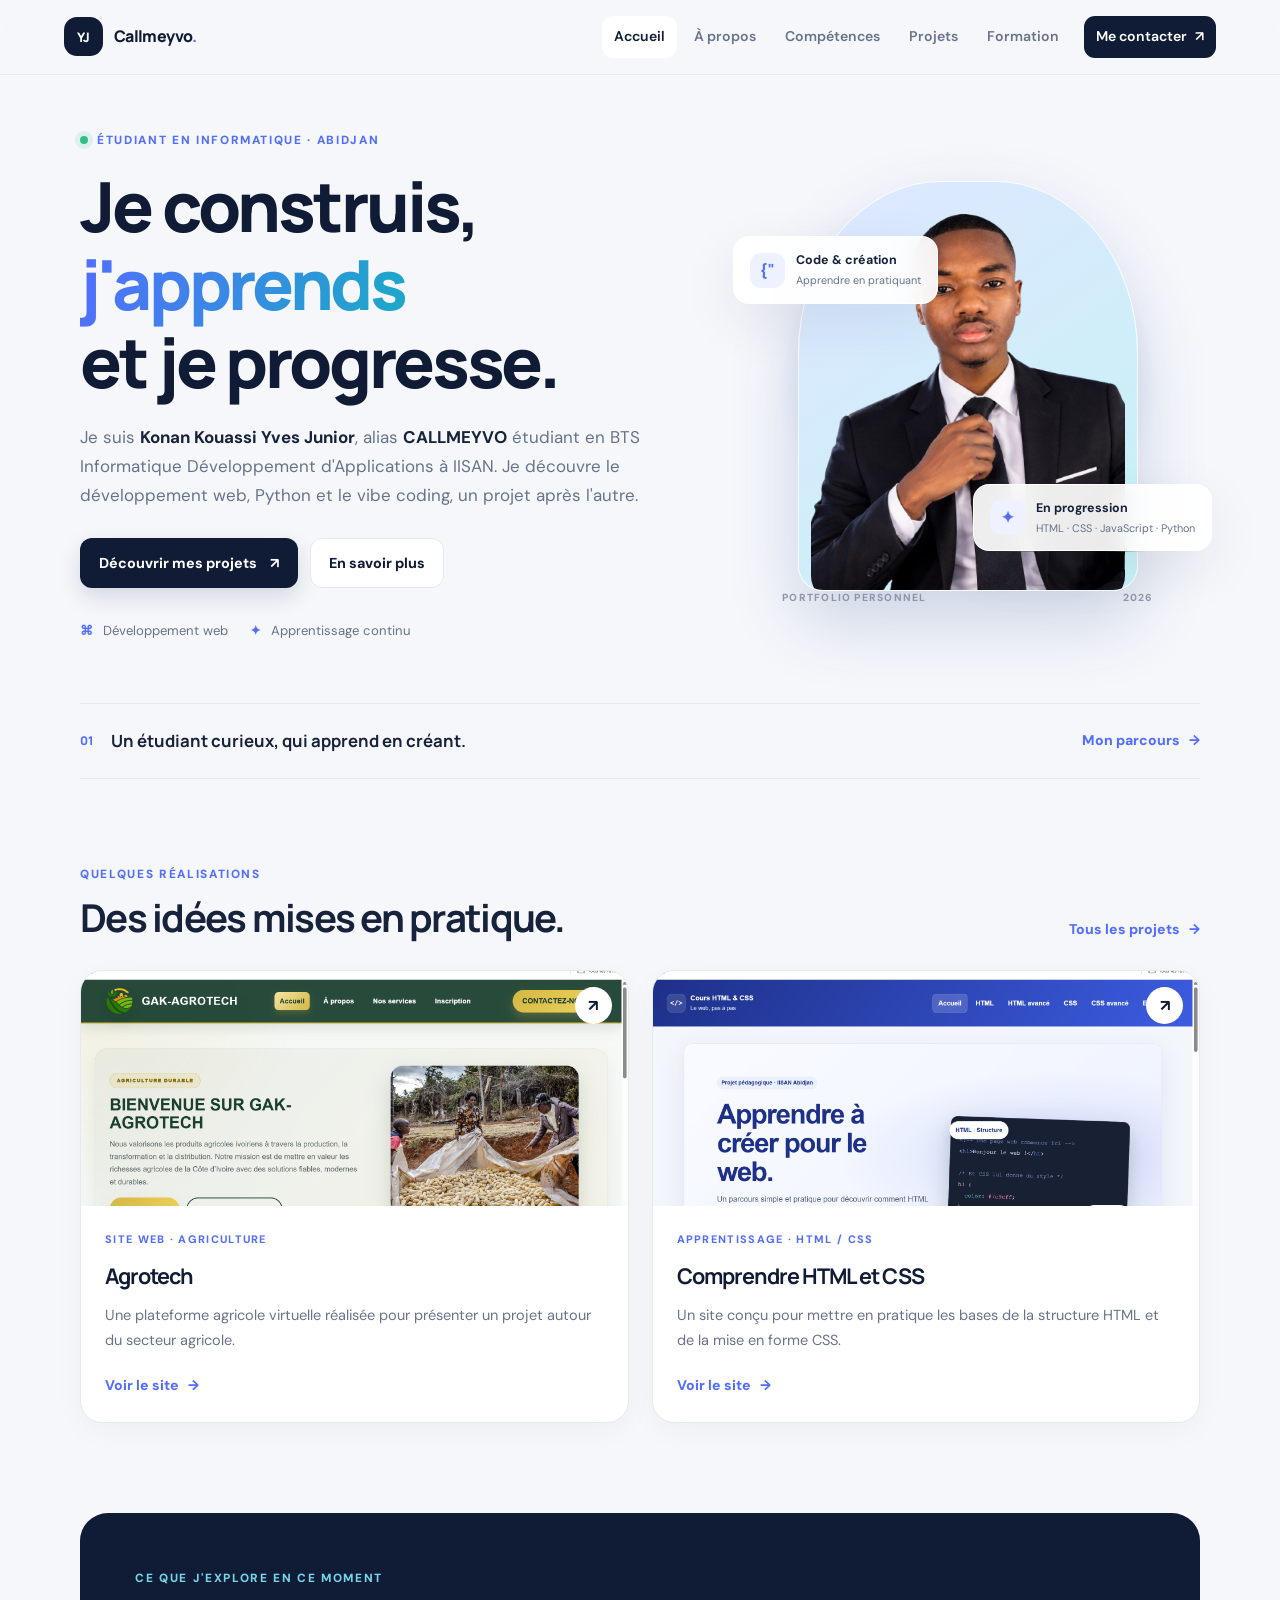
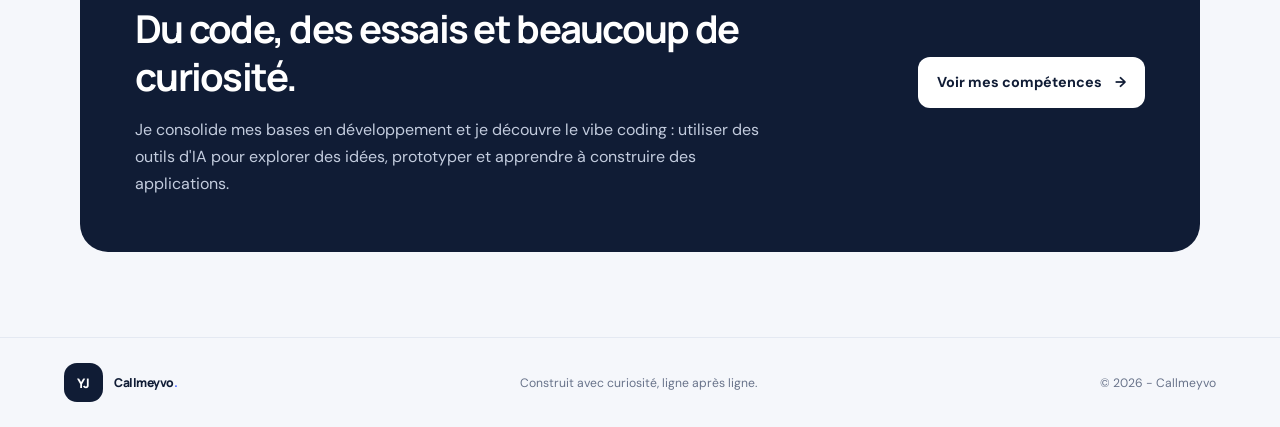
==== index.html @ 839eeafd "first commit" ====
<!DOCTYPE html>
<html lang="fr">
<head>
  <meta charset="UTF-8">
  <meta name="viewport" content="width=device-width, initial-scale=1.0">
  <meta name="description" content="Portfolio de Konan Kouassi Yves Junior, étudiant en BTS IDA à IISAN Abidjan et apprenant en développement web.">
  <meta name="theme-color" content="#101c35">
  <title>Callmeyvo | Portfolio</title>
  <link rel="preconnect" href="https://fonts.googleapis.com">
  <link rel="preconnect" href="https://fonts.gstatic.com" crossorigin>
  <link href="https://fonts.googleapis.com/css2?family=DM+Sans:wght@400;500;600;700&family=Manrope:wght@400;500;600;700;800&display=swap" rel="stylesheet">
  <link rel="stylesheet" href="style.css">
</head>
<body>
  <header class="site-header">
    <a class="brand" href="index.html"><span class="brand-mark">YJ</span><span>Callmeyvo<span class="brand-dot">.</span></span></a>
    <button class="nav-toggle" id="navToggle" aria-label="Ouvrir le menu" aria-expanded="false" aria-controls="navLinks"><span id="navToggleIcon">☰</span></button>
    <nav class="nav-links" id="navLinks" aria-label="Navigation principale">
      <a class="active" href="index.html">Accueil</a>
      <a href="apropos.html">À propos</a>
      <a href="competences.html">Compétences</a>
      <a href="projets.html">Projets</a>
      <a href="formation.html">Formation</a>
      <a class="nav-contact" href="contact.html">Me contacter <span>↗</span></a>
    </nav>
  </header>

  <main>
    <section class="hero section-wrap">
      <div class="hero-copy">
        <p class="eyebrow"><span class="status-dot"></span> Étudiant en informatique · Abidjan</p>
        <h1>Je construis, <span class="gradient-text">j'apprends</span><br>et je progresse.</h1>
        <p class="hero-description">Je suis <strong>Konan Kouassi Yves Junior</strong>,  alias <strong>CALLMEYVO</strong> étudiant en BTS Informatique Développement d'Applications à IISAN. Je découvre le développement web, Python et le vibe coding, un projet après l'autre.</p>
        <div class="hero-actions">
          <a class="button button-primary" href="projets.html">Découvrir mes projets <span>↗</span></a>
          <a class="button button-secondary" href="apropos.html">En savoir plus</a>
        </div>
        <div class="hero-meta">
          <span><span class="meta-icon">⌘</span> Développement web</span>
          <span><span class="meta-icon">✦</span> Apprentissage continu</span>
        </div>
      </div>
      <div class="hero-visual">
        <div class="visual-glow"></div>
        <div class="profile-frame">
          <img src="assets/images/1.png" alt="Portrait de Konan Kouassi Yves Junior" onerror="this.style.display='none';this.nextElementSibling.style.display='grid'">
          <div class="profile-placeholder"><span>YJ</span><small>Ajoute ta photo dans<br>assets/images/photo-profil.png</small></div>
        </div>
        <div class="floating-card card-top"><span class="floating-icon">{"</span><span><strong>Code & création</strong><small>Apprendre en pratiquant</small></span></div>
        <div class="floating-card card-bottom"><span class="floating-icon">✦</span><span><strong>En progression</strong><small>HTML · CSS · JavaScript · Python</small></span></div>
        <div class="visual-caption">PORTFOLIO PERSONNEL <span>2026</span></div>
      </div>
    </section>

    <section class="section-wrap intro-strip">
      <div><span class="strip-number">01</span><p>Un étudiant curieux, qui apprend en créant.</p></div>
      <a href="apropos.html" class="text-link">Mon parcours <span>→</span></a>
    </section>

    <section class="section-wrap home-projects">
      <div class="section-heading">
        <div><p class="eyebrow">QUELQUES RÉALISATIONS</p><h2>Des idées mises en pratique.</h2></div>
        <a href="projets.html" class="text-link">Tous les projets <span>→</span></a>
      </div>
      <div class="project-grid">
        <article class="project-card">
          <a class="project-image" href="https://callmeyvojr.github.io/agrotech/" target="_blank" rel="noopener noreferrer">
            <img src="assets/images/agrotech.png" alt="Aperçu du projet Agrotech" onerror="this.style.display='none';this.nextElementSibling.style.display='grid'">
            <span class="image-placeholder"><span>APERÇU DU PROJET</span><small>Ajoute assets/images/agrotech.png</small></span>
            <span class="image-arrow">↗</span>
          </a>
          <div class="project-content"><p class="project-type">SITE WEB · AGRICULTURE</p><h3>Agrotech</h3><p>Une plateforme agricole virtuelle réalisée pour présenter un projet autour du secteur agricole.</p><a class="text-link" href="https://callmeyvojr.github.io/agrotech/" target="_blank" rel="noopener noreferrer">Voir le site <span>→</span></a></div>
        </article>
        <article class="project-card">
          <a class="project-image project-image-alt" href="https://callmeyvojr.github.io/html_et_css/" target="_blank" rel="noopener noreferrer">
            <img src="assets/images/html-css.png" alt="Aperçu du projet HTML et CSS" onerror="this.style.display='none';this.nextElementSibling.style.display='grid'">
            <span class="image-placeholder"><span>APERÇU DU PROJET</span><small>Ajoute assets/images/html-css.png</small></span>
            <span class="image-arrow">↗</span>
          </a>
          <div class="project-content"><p class="project-type">APPRENTISSAGE · HTML / CSS</p><h3>Comprendre HTML et CSS</h3><p>Un site conçu pour mettre en pratique les bases de la structure HTML et de la mise en forme CSS.</p><a class="text-link" href="https://callmeyvojr.github.io/html_et_css/" target="_blank" rel="noopener noreferrer">Voir le site <span>→</span></a></div>
        </article>
      </div>
    </section>

    <section class="section-wrap learning-banner">
      <div><p class="eyebrow">CE QUE J'EXPLORE EN CE MOMENT</p><h2>Du code, des essais et beaucoup de curiosité.</h2><p>Je consolide mes bases en développement et je découvre le vibe coding : utiliser des outils d'IA pour explorer des idées, prototyper et apprendre à construire des applications.</p></div>
      <a class="button button-light" href="competences.html">Voir mes compétences <span>→</span></a>
    </section>
  </main>

  <footer class="site-footer">
    <a class="brand" href="index.html"><span class="brand-mark">YJ</span><span>Callmeyvo<span class="brand-dot">.</span></span></a>
    <p>Construit avec curiosité, ligne après ligne.</p>
    <span>© 2026 - Callmeyvo</span>
  </footer>
  <script src="script.js"></script>
</body>
</html>
---- style.css ----
:root {
  --bg: #f5f7fb;
  --surface: #ffffff;
  --ink: #17223b;
  --muted: #68738a;
  --navy: #101c35;
  --blue: #536dfe;
  --cyan: #74d7e8;
  --line: #e4e9f2;
  --soft-blue: #eef1ff;
  --radius: 22px;
  --shadow: 0 18px 55px rgba(23, 34, 59, .08);
  --body-font: "DM Sans", sans-serif;
  --heading-font: "Manrope", sans-serif;
}
* { box-sizing: border-box; }
html { scroll-behavior: smooth; }
body { margin: 0; background: var(--bg); color: var(--ink); font-family: var(--body-font); line-height: 1.7; }
img { display: block; max-width: 100%; }
a { color: inherit; text-decoration: none; }
button { font: inherit; }
.site-header { position: sticky; top: 0; z-index: 20; display: flex; align-items: center; justify-content: space-between; gap: 28px; padding: 16px max(5vw, calc((100vw - 1180px) / 2)); background: rgba(245,247,251,.9); border-bottom: 1px solid rgba(228,233,242,.8); backdrop-filter: blur(16px); }
.brand { display: inline-flex; align-items: center; gap: 11px; color: var(--navy); font-family: var(--heading-font); font-weight: 800; letter-spacing: -.04em; white-space: nowrap; }
.brand-mark { display: grid; place-items: center; width: 39px; height: 39px; border-radius: 13px; background: var(--navy); color: white; font-size: .82rem; letter-spacing: -.04em; }
.brand-dot { color: var(--blue); }
.nav-links { display: flex; align-items: center; gap: 5px; }
.nav-links a { padding: 9px 12px; border-radius: 11px; color: var(--muted); font-size: .88rem; font-weight: 600; transition: .2s ease; }
.nav-links a:hover, .nav-links a.active { color: var(--navy); background: var(--surface); }
.nav-links .nav-contact { background: var(--navy); color: white; margin-left: 8px; }
.nav-links .nav-contact:hover, .nav-links .nav-contact.active { background: var(--blue); color: white; }
.nav-contact span { margin-left: 5px; }
.nav-toggle { display: none; border: 1px solid var(--line); border-radius: 12px; background: var(--surface); color: var(--ink); padding: 8px 12px; cursor: pointer; font-size: 1.15rem; }
.section-wrap, .page-main { width: min(1120px, 90%); margin-inline: auto; }
.hero { display: grid; grid-template-columns: 1.12fr .88fr; align-items: center; gap: 65px; min-height: 625px; padding-top: 55px; padding-bottom: 60px; }
.eyebrow { display: flex; align-items: center; gap: 9px; margin: 0 0 17px; color: var(--blue); font-size: .74rem; font-weight: 800; letter-spacing: .14em; text-transform: uppercase; }
.status-dot { width: 8px; height: 8px; border-radius: 50%; background: #31bf87; box-shadow: 0 0 0 5px rgba(49,191,135,.12); }
h1, h2, h3, p { margin-top: 0; }
h1, h2, h3 { font-family: var(--heading-font); letter-spacing: -.045em; }
h1 { margin-bottom: 22px; color: var(--navy); font-size: clamp(2.7rem, 5.4vw, 4.65rem); line-height: 1.13; font-weight: 800; }
.gradient-text { background: linear-gradient(105deg, var(--blue), #1ba9c8); -webkit-background-clip: text; background-clip: text; color: transparent; }
.hero-description, .page-hero > p:last-child { max-width: 620px; color: var(--muted); font-size: 1.06rem; }
.hero-description strong { color: var(--ink); }
.hero-actions { display: flex; flex-wrap: wrap; gap: 12px; margin-top: 28px; }
.button { display: inline-flex; justify-content: center; align-items: center; gap: 13px; padding: 12px 18px; border: 1px solid transparent; border-radius: 12px; font-size: .9rem; font-weight: 700; transition: transform .2s ease, box-shadow .2s ease, background .2s ease; }
.button:hover { transform: translateY(-2px); }
.button-primary { background: var(--navy); color: white; box-shadow: 0 9px 22px rgba(16,28,53,.14); }
.button-primary:hover { background: var(--blue); }
.button-secondary { background: var(--surface); color: var(--navy); border-color: var(--line); }
.button-secondary:hover { border-color: var(--blue); }
.button-light { background: white; color: var(--navy); }
.hero-meta { display: flex; flex-wrap: wrap; gap: 22px; margin-top: 32px; color: var(--muted); font-size: .82rem; }
.meta-icon { margin-right: 6px; color: var(--blue); font-weight: 800; }
.hero-visual { position: relative; display: grid; place-items: center; min-height: 440px; }
.visual-glow { position: absolute; width: 82%; aspect-ratio: 1; border-radius: 50%; background: radial-gradient(circle, rgba(116,215,232,.55), rgba(83,109,254,.1) 58%, transparent 70%); filter: blur(2px); }
.profile-frame { position: relative; display: grid; place-items: center; width: min(340px, 76%); aspect-ratio: .83; padding: 12px; border: 1px solid rgba(255,255,255,.85); border-radius: 42% 42% 25px 25px; background: linear-gradient(145deg, #dfe7ff, #c5f2f6); box-shadow: 0 30px 70px rgba(38,68,133,.2); overflow: hidden; }
.profile-frame img, .about-photo img { width: 100%; height: 100%; object-fit: cover; border-radius: inherit; }
.profile-placeholder { display: none; position: absolute; inset: 12px; place-items: center; align-content: center; gap: 8px; border-radius: inherit; background: linear-gradient(145deg, #dfe7ff, #c5f2f6); color: var(--navy); text-align: center; }
.profile-placeholder span { font: 800 4rem var(--heading-font); letter-spacing: -.1em; }
.profile-placeholder small { font-size: .75rem; color: #566783; }
.floating-card { position: absolute; display: flex; align-items: center; gap: 11px; padding: 13px 16px; border: 1px solid rgba(255,255,255,.9); border-radius: 16px; background: rgba(255,255,255,.92); box-shadow: var(--shadow); backdrop-filter: blur(12px); }
.floating-card strong, .floating-card small { display: block; }
.floating-card strong { font-size: .78rem; }
.floating-card small { color: var(--muted); font-size: .68rem; }
.floating-icon { display: grid; place-items: center; width: 35px; height: 35px; border-radius: 11px; background: var(--soft-blue); color: var(--blue); font-weight: 800; }
.card-top { top: 70px; left: -3px; }
.card-bottom { right: -12px; bottom: 55px; }
.visual-caption { position: absolute; bottom: 0; left: 10%; right: 10%; display: flex; justify-content: space-between; color: #8c97aa; font-size: .64rem; font-weight: 800; letter-spacing: .12em; }
.intro-strip { display: flex; justify-content: space-between; align-items: center; gap: 20px; padding: 23px 0; border-top: 1px solid var(--line); border-bottom: 1px solid var(--line); }
.intro-strip > div { display: flex; align-items: center; gap: 18px; }
.intro-strip p { margin: 0; font-family: var(--heading-font); font-size: 1.05rem; font-weight: 700; }
.strip-number { color: var(--blue); font: 800 .75rem var(--heading-font); }
.text-link { display: inline-flex; align-items: center; gap: 9px; color: var(--blue); font-size: .88rem; font-weight: 800; }
.text-link span { transition: transform .2s ease; }
.text-link:hover span { transform: translateX(4px); }
.home-projects { padding-top: 85px; padding-bottom: 90px; }
.section-heading { display: flex; align-items: end; justify-content: space-between; gap: 20px; margin-bottom: 28px; }
.section-heading .eyebrow { margin-bottom: 10px; }
.section-heading h2, .learning-banner h2 { margin-bottom: 0; font-size: clamp(1.7rem, 3vw, 2.5rem); line-height: 1.25; }
.project-grid { display: grid; grid-template-columns: repeat(2, minmax(0, 1fr)); gap: 23px; }
.project-card { overflow: hidden; border: 1px solid var(--line); border-radius: var(--radius); background: var(--surface); box-shadow: 0 8px 30px rgba(23,34,59,.035); transition: transform .25s ease, box-shadow .25s ease; }
.project-card:hover { transform: translateY(-4px); box-shadow: var(--shadow); }
.project-image { position: relative; display: grid; place-items: center; min-height: 235px; overflow: hidden; background: linear-gradient(135deg, #e3eaff, #d7f5f4); }
.project-image-alt { background: linear-gradient(135deg, #e7e2ff, #d8edff); }
.project-image img { position: absolute; inset: 0; width: 100%; height: 100%; object-fit: cover; }
.image-placeholder { position: absolute; inset: 0; display: none; place-items: center; align-content: center; gap: 5px; color: #415275; text-align: center; }
.image-placeholder > span { font: 800 .72rem var(--heading-font); letter-spacing: .12em; }
.image-placeholder small { font-size: .72rem; }
.image-arrow { position: absolute; right: 16px; top: 16px; display: grid; place-items: center; width: 37px; height: 37px; border-radius: 50%; background: white; color: var(--navy); font-weight: 800; }
.project-index { position: absolute; left: 16px; top: 16px; padding: 6px 9px; border: 1px solid rgba(255,255,255,.6); border-radius: 8px; background: rgba(255,255,255,.78); color: var(--navy); font-size: .65rem; font-weight: 800; letter-spacing: .08em; }
.project-content { padding: 24px; }
.project-type { margin-bottom: 9px; color: var(--blue); font-size: .68rem; font-weight: 800; letter-spacing: .12em; }
.project-content h2, .project-content h3 { margin-bottom: 10px; color: var(--navy); font-size: 1.35rem; }
.project-content p:not(.project-type) { color: var(--muted); font-size: .91rem; }
.project-content > .text-link { margin-top: 5px; }
.learning-banner { display: flex; justify-content: space-between; align-items: center; gap: 40px; margin-bottom: 85px; padding: clamp(27px, 5vw, 55px); border-radius: 28px; background: var(--navy); color: white; }
.learning-banner > div { max-width: 650px; }
.learning-banner .eyebrow { color: var(--cyan); }
.learning-banner h2 { margin-bottom: 15px; color: white; }
.learning-banner p:not(.eyebrow) { margin-bottom: 0; color: #c3ccde; }
.site-footer { display: flex; align-items: center; justify-content: space-between; gap: 20px; padding: 25px max(5vw, calc((100vw - 1180px) / 2)); border-top: 1px solid var(--line); color: var(--muted); font-size: .76rem; }
.site-footer p { margin: 0; }
.site-footer > span { text-align: right; }
.page-main { padding-bottom: 85px; }
.page-hero { padding: 86px 0 48px; }
.page-hero h1 { font-size: clamp(2.5rem, 5vw, 4.3rem); }
.page-hero > p:last-child { max-width: 690px; }
.about-layout { display: grid; grid-template-columns: .75fr 1.25fr; gap: clamp(30px, 6vw, 80px); align-items: center; padding: 35px 0 75px; }
.about-photo { position: relative; min-height: 380px; overflow: hidden; border-radius: 28px; background: linear-gradient(145deg, #dfe7ff, #c5f2f6); }
.about-photo .profile-placeholder { inset: 0; border-radius: 0; }
.about-copy h2 { margin-bottom: 18px; font-size: 2rem; }
.about-copy p:not(.eyebrow) { color: var(--muted); }
.about-copy .button { margin-top: 10px; }
.values-grid { display: grid; grid-template-columns: repeat(3, 1fr); gap: 18px; }
.values-grid article, .skill-card { padding: 25px; border: 1px solid var(--line); border-radius: 19px; background: var(--surface); }
.value-number { display: inline-block; margin-bottom: 22px; color: var(--blue); font: 800 .75rem var(--heading-font); }
.values-grid h3 { margin-bottom: 8px; font-size: 1.15rem; }
.values-grid p, .skill-card p { margin-bottom: 0; color: var(--muted); font-size: .9rem; }
.skills-grid { display: grid; grid-template-columns: repeat(2, minmax(0, 1fr)); gap: 18px; }
.skill-symbol { display: grid; place-items: center; width: 49px; height: 49px; margin-bottom: 22px; border-radius: 15px; background: var(--soft-blue); color: var(--blue); font: 800 1rem var(--heading-font); }
.skill-card h2 { margin-bottom: 10px; font-size: 1.25rem; }
.tag-list { display: flex; flex-wrap: wrap; gap: 8px; margin-top: 18px; }
.tag-list span { padding: 6px 10px; border: 1px solid var(--line); border-radius: 8px; background: #f8f9fd; color: #58647c; font-size: .72rem; font-weight: 700; }
.soft-skills { display: grid; grid-template-columns: .7fr 1.3fr; gap: 25px; align-items: center; margin-top: 55px; padding: 30px; border-radius: 22px; background: #e9edff; }
.soft-skills h2 { margin: 0; font-size: 1.6rem; }
.soft-skills .eyebrow { margin-bottom: 7px; }
.soft-skill-list { display: flex; flex-wrap: wrap; gap: 9px; }
.soft-skill-list span { padding: 9px 12px; border: 1px solid rgba(83,109,254,.15); border-radius: 10px; background: rgba(255,255,255,.7); font-size: .8rem; font-weight: 700; }
.note-text { margin-top: 22px; color: var(--muted); font-size: .82rem; }
.project-grid-large { grid-template-columns: 1fr; gap: 25px; }
.project-grid-large .project-card { display: grid; grid-template-columns: .95fr 1.05fr; }
.project-grid-large .project-image { min-height: 320px; }
.project-grid-large .project-content { display: flex; flex-direction: column; justify-content: center; padding: clamp(24px, 4vw, 42px); }
.project-grid-large .project-content h2 { font-size: 1.7rem; }
.project-links { display: flex; flex-wrap: wrap; gap: 10px; margin-top: 17px; }
.project-links .button { padding: 10px 13px; font-size: .8rem; }
.project-card-upcoming { border-style: dashed; }
.upcoming-image { background: #f0f2f8; }
.upcoming-mark { display: grid; place-items: center; width: 75px; height: 75px; border: 1px dashed #a7b2c7; border-radius: 22px; color: #8390a8; font-size: 2.3rem; }
.timeline { max-width: 850px; margin: 5px auto 70px; }
.timeline-item { position: relative; display: grid; grid-template-columns: 190px 1fr; gap: 28px; padding: 0 0 38px 28px; border-left: 1px solid #d5dced; }
.timeline-item:last-child { border-left-color: transparent; padding-bottom: 0; }
.timeline-dot { position: absolute; top: 3px; left: -6px; width: 11px; height: 11px; border: 2px solid var(--bg); border-radius: 50%; background: var(--blue); box-shadow: 0 0 0 2px #cbd3ff; }
.timeline-date { color: var(--blue); font-size: .72rem; font-weight: 800; letter-spacing: .08em; }
.timeline-body h2 { margin-bottom: 8px; font-size: 1.25rem; }
.timeline-body p { color: var(--muted); font-size: .91rem; }
.timeline-body .muted { margin-bottom: 10px; color: #8a94a7; font-size: .8rem; }
.certification-panel { padding: 30px; border: 1px solid var(--line); border-radius: 22px; background: var(--surface); }
.certification-panel h2 { margin-bottom: 8px; }
.certification-panel > p:not(.eyebrow) { color: var(--muted); }
.empty-certificate { display: flex; align-items: center; gap: 15px; margin-top: 22px; padding: 18px; border: 1px dashed #c9d1e0; border-radius: 14px; }
.empty-certificate > span { display: grid; place-items: center; width: 42px; height: 42px; border-radius: 12px; background: var(--soft-blue); color: var(--blue); font-size: 1.4rem; }
.empty-certificate strong { font-size: .9rem; }
.empty-certificate p { margin: 3px 0 0; color: var(--muted); font-size: .8rem; }
.contact-grid { display: grid; grid-template-columns: repeat(2, minmax(0, 1fr)); gap: 16px; }
.contact-card { position: relative; display: flex; flex-direction: column; align-items: flex-start; min-height: 185px; padding: 24px; border: 1px solid var(--line); border-radius: 20px; background: var(--surface); transition: transform .2s ease, box-shadow .2s ease; }
.contact-card:hover { transform: translateY(-3px); box-shadow: var(--shadow); }
.contact-icon { display: grid; place-items: center; width: 43px; height: 43px; margin-bottom: 19px; border-radius: 13px; background: var(--soft-blue); color: var(--blue); font: 800 1.15rem var(--heading-font); }
.contact-label { margin-bottom: 5px; color: var(--muted); font-size: .67rem; font-weight: 800; letter-spacing: .12em; }
.contact-card strong { padding-right: 20px; font-size: .93rem; overflow-wrap: anywhere; }
.contact-arrow { position: absolute; right: 22px; top: 22px; color: var(--blue); font-weight: 800; }
.contact-note { display: flex; align-items: center; gap: 15px; margin-top: 24px; padding: 20px; border-radius: 16px; background: #e9edff; }
.contact-note > span { color: var(--blue); font-size: 1.5rem; }
.contact-note p { margin: 0; color: #45516b; font-size: .9rem; }
@media (max-width: 1000px) {
  .site-header { padding-inline: 5%; }
  .nav-links { gap: 0; }
  .nav-links a { padding: 8px; font-size: .8rem; }
  .hero { gap: 35px; }
  .card-top { left: -12px; }
  .card-bottom { right: -5px; }
}
@media (max-width: 760px) {
  .site-header { padding: 13px 5%; }
  .nav-toggle { display: block; }
  .nav-links { position: absolute; top: calc(100% + 1px); left: 0; right: 0; display: flex; flex-direction: column; align-items: stretch; gap: 4px; max-height: 0; padding: 0 5%; overflow: hidden; opacity: 0; background: rgba(245,247,251,.98); border-bottom: 1px solid transparent; transition: max-height .3s ease, opacity .2s ease, padding .3s ease; }
  .nav-links.is-open { max-height: 440px; padding-top: 12px; padding-bottom: 15px; border-bottom-color: var(--line); opacity: 1; }
  .nav-links a { padding: 12px 14px; font-size: .9rem; }
  .nav-links .nav-contact { margin-left: 0; text-align: center; }
  .hero { grid-template-columns: 1fr; gap: 22px; padding-top: 55px; }
  .hero-copy { order: 1; }
  .hero-visual { order: 0; min-height: 330px; }
  .profile-frame { width: 235px; }
  .card-top { top: 30px; left: 0; }
  .card-bottom { right: 0; bottom: 25px; }
  .visual-caption { bottom: -2px; }
  .intro-strip { align-items: flex-start; flex-direction: column; }
  .home-projects { padding-top: 60px; padding-bottom: 60px; }
  .section-heading { align-items: flex-start; flex-direction: column; }
  .learning-banner { align-items: flex-start; flex-direction: column; margin-bottom: 55px; }
  .site-footer { align-items: flex-start; flex-direction: column; padding: 25px 5%; }
  .site-footer > span { text-align: left; }
  .page-hero { padding-top: 60px; }
  .about-layout { grid-template-columns: 1fr; }
  .about-photo { min-height: 330px; max-width: 400px; width: 100%; }
  .project-grid-large .project-card { grid-template-columns: 1fr; }
  .project-grid-large .project-image { min-height: 240px; }
  .timeline-item { grid-template-columns: 1fr; gap: 8px; }
  .soft-skills { grid-template-columns: 1fr; }
}
@media (max-width: 520px) {
  .section-wrap, .page-main { width: 90%; }
  h1 { font-size: 2.55rem; }
  .hero { min-height: auto; padding-bottom: 45px; }
  .hero-meta { gap: 10px; flex-direction: column; }
  .hero-actions { align-items: stretch; flex-direction: column; }
  .hero-actions .button { width: 100%; }
  .hero-visual { min-height: 300px; }
  .profile-frame { width: 215px; }
  .floating-card { padding: 10px; }
  .floating-card strong { font-size: .7rem; }
  .floating-card small { font-size: .61rem; }
  .card-top { left: -3px; }
  .card-bottom { right: -3px; }
  .project-grid, .skills-grid, .values-grid, .contact-grid { grid-template-columns: 1fr; }
  .project-image { min-height: 210px; }
  .project-links { flex-direction: column; }
  .project-links .button { width: 100%; }
  .page-hero h1 { font-size: 2.55rem; }
  .about-photo { min-height: 280px; }
  .certification-panel { padding: 22px; }
}
@media (prefers-reduced-motion: reduce) {
  html { scroll-behavior: auto; }
  *, *::before, *::after { transition-duration: .01ms !important; animation-duration: .01ms !important; }
}
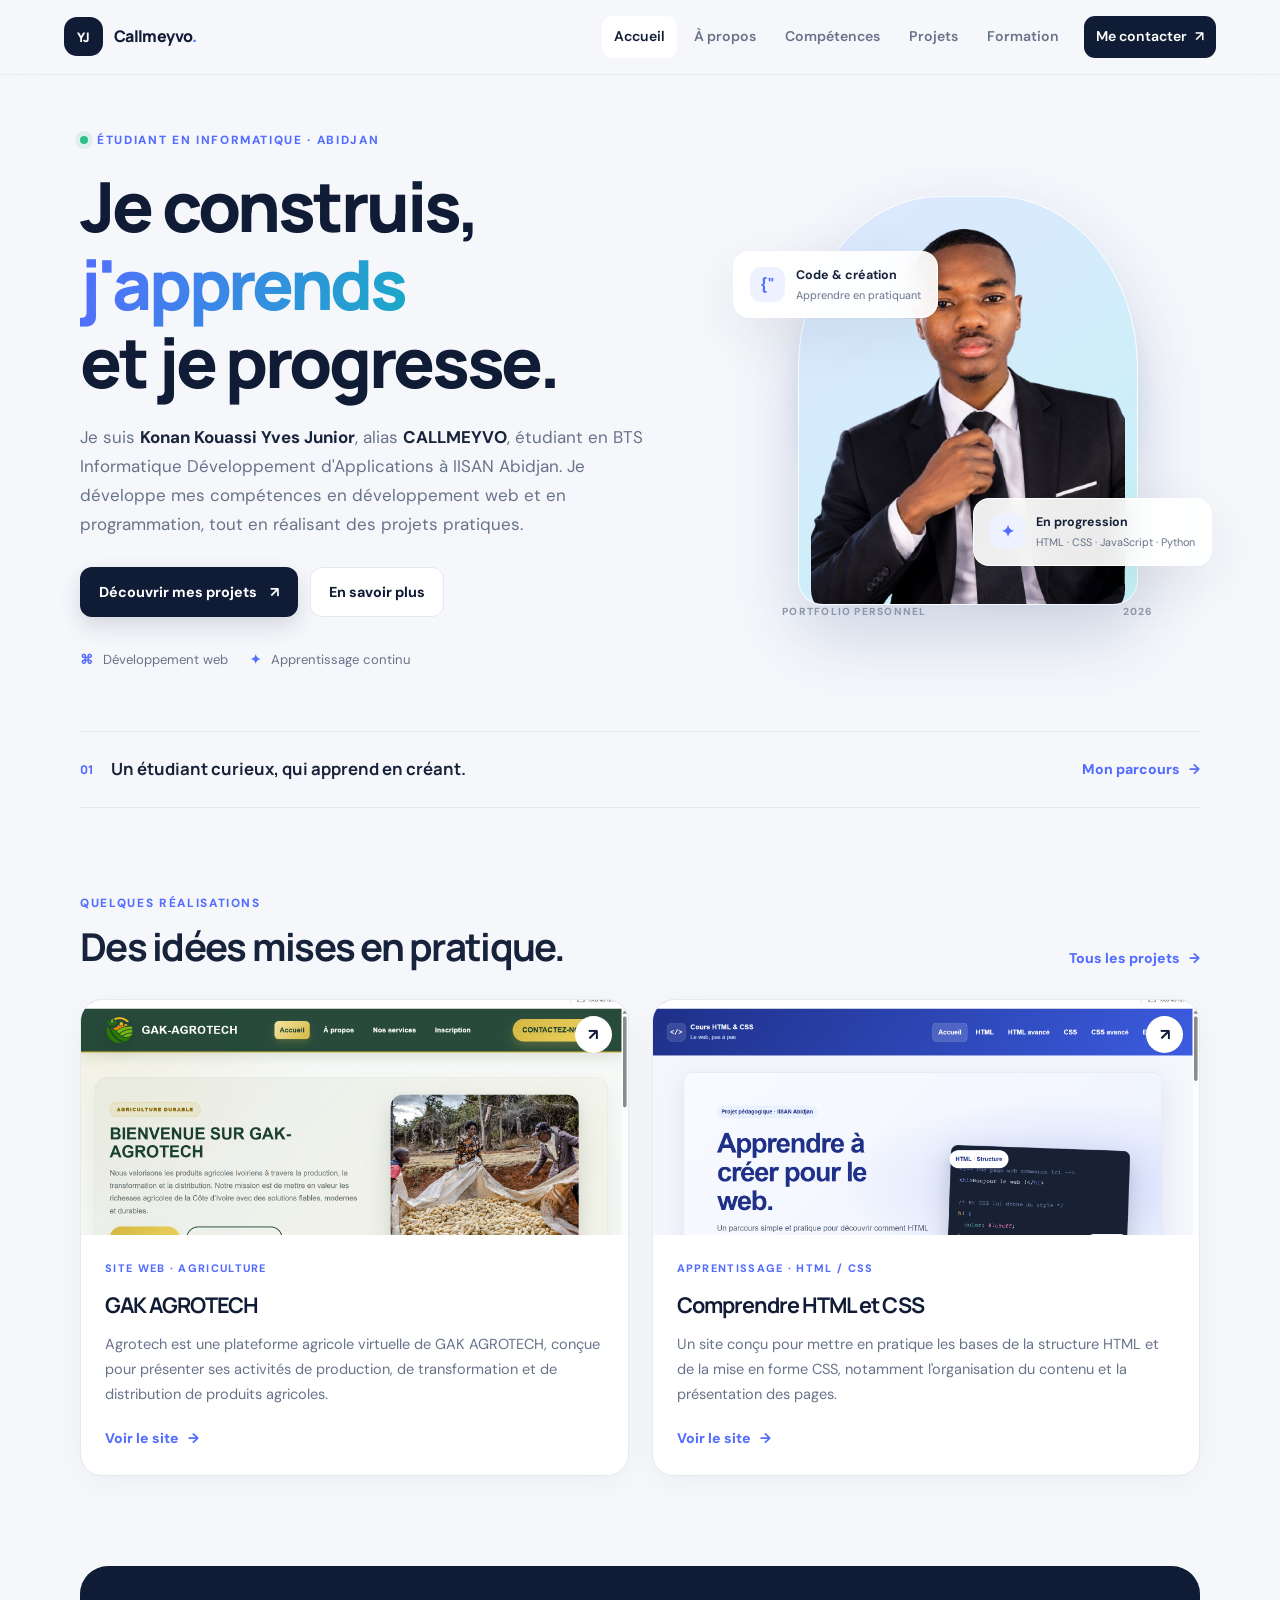
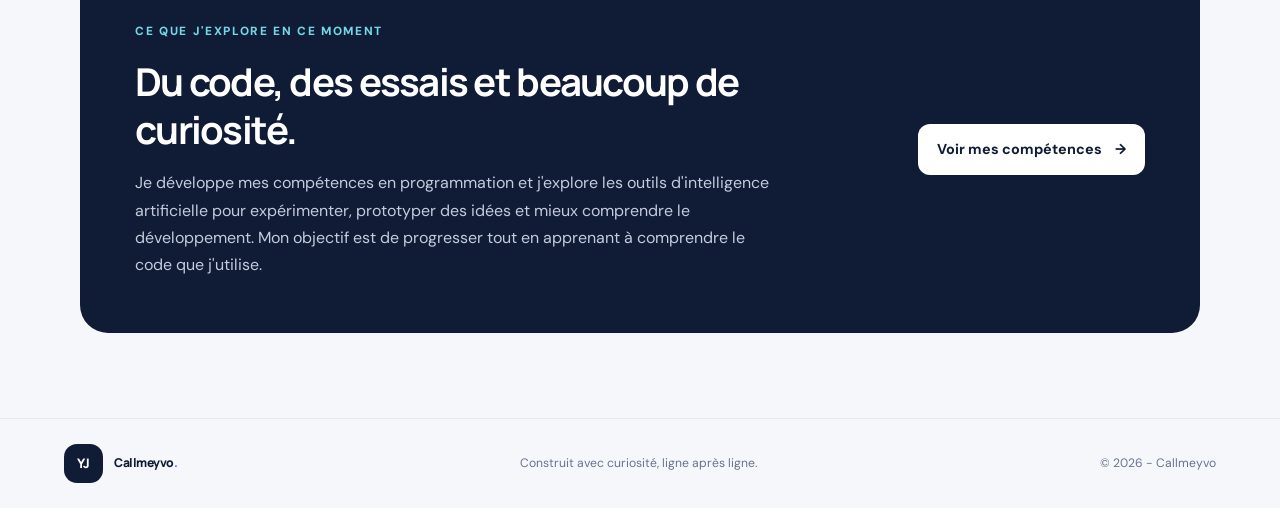
==== commit 5d5e2ad5: "Mise à jour du portfolio et ajout du loader" ====
--- a/index.html
+++ b/index.html
@@ -1,98 +1,325 @@
 <!DOCTYPE html>
 <html lang="fr">
+
 <head>
   <meta charset="UTF-8">
   <meta name="viewport" content="width=device-width, initial-scale=1.0">
-  <meta name="description" content="Portfolio de Konan Kouassi Yves Junior, étudiant en BTS IDA à IISAN Abidjan et apprenant en développement web.">
+
+  <meta name="description"
+    content="Portfolio de Konan Kouassi Yves Junior, alias Callmeyvo, étudiant en BTS IDA à IISAN Abidjan et apprenant en développement web.">
+
   <meta name="theme-color" content="#101c35">
-  <title>Callmeyvo | Portfolio</title>
+
+  <title>Callmeyvo | Portfolio de Yves Junior</title>
+
   <link rel="preconnect" href="https://fonts.googleapis.com">
   <link rel="preconnect" href="https://fonts.gstatic.com" crossorigin>
-  <link href="https://fonts.googleapis.com/css2?family=DM+Sans:wght@400;500;600;700&family=Manrope:wght@400;500;600;700;800&display=swap" rel="stylesheet">
+
+  <link
+    href="https://fonts.googleapis.com/css2?family=DM+Sans:wght@400;500;600;700&family=Manrope:wght@400;500;600;700;800&display=swap"
+    rel="stylesheet">
+
   <link rel="stylesheet" href="style.css">
 </head>
+
 <body>
+
+  
+<div class="page-loader" id="pageLoader" role="status" aria-label="Chargement du portfolio">
+    <div class="loader-content">
+        <div class="loader-logo">YJ.</div>
+        <h2>CALLMEYVO</h2>
+        <p>Bienvenue dans mon univers numérique....</p>
+        <div class="loader-track">
+            <div class="loader-progress"></div>
+        </div>
+        <span class="loader-label">CHARGEMENT...</span>
+    </div>
+</div>
+
+
   <header class="site-header">
-    <a class="brand" href="index.html"><span class="brand-mark">YJ</span><span>Callmeyvo<span class="brand-dot">.</span></span></a>
-    <button class="nav-toggle" id="navToggle" aria-label="Ouvrir le menu" aria-expanded="false" aria-controls="navLinks"><span id="navToggleIcon">☰</span></button>
+
+    <a class="brand" href="index.html">
+      <span class="brand-mark">YJ</span>
+      <span>Callmeyvo<span class="brand-dot">.</span></span>
+    </a>
+
+    <button class="nav-toggle" id="navToggle" aria-label="Ouvrir le menu" aria-expanded="false"
+      aria-controls="navLinks">
+      <span id="navToggleIcon">☰</span>
+    </button>
+
     <nav class="nav-links" id="navLinks" aria-label="Navigation principale">
       <a class="active" href="index.html">Accueil</a>
       <a href="apropos.html">À propos</a>
       <a href="competences.html">Compétences</a>
       <a href="projets.html">Projets</a>
       <a href="formation.html">Formation</a>
-      <a class="nav-contact" href="contact.html">Me contacter <span>↗</span></a>
+      <a class="nav-contact" href="contact.html">
+        Me contacter <span>↗</span>
+      </a>
     </nav>
+
   </header>
 
   <main>
+
+    <!-- SECTION D'ACCUEIL -->
     <section class="hero section-wrap">
+
       <div class="hero-copy">
-        <p class="eyebrow"><span class="status-dot"></span> Étudiant en informatique · Abidjan</p>
-        <h1>Je construis, <span class="gradient-text">j'apprends</span><br>et je progresse.</h1>
-        <p class="hero-description">Je suis <strong>Konan Kouassi Yves Junior</strong>,  alias <strong>CALLMEYVO</strong> étudiant en BTS Informatique Développement d'Applications à IISAN. Je découvre le développement web, Python et le vibe coding, un projet après l'autre.</p>
+
+        <p class="eyebrow">
+          <span class="status-dot"></span>
+          Étudiant en informatique · Abidjan
+        </p>
+
+        <h1>
+          Je construis,
+          <span class="gradient-text">j'apprends</span><br>
+          et je progresse.
+        </h1>
+
+        <p class="hero-description">
+          Je suis <strong>Konan Kouassi Yves Junior</strong>, alias
+          <strong>CALLMEYVO</strong>, étudiant en BTS Informatique
+          Développement d'Applications à IISAN Abidjan.
+          Je développe mes compétences en développement web et en programmation,
+          tout en réalisant des projets pratiques.
+        </p>
+
         <div class="hero-actions">
-          <a class="button button-primary" href="projets.html">Découvrir mes projets <span>↗</span></a>
-          <a class="button button-secondary" href="apropos.html">En savoir plus</a>
-        </div>
+
+          <a class="button button-primary" href="projets.html">
+            Découvrir mes projets <span>↗</span>
+          </a>
+
+          <a class="button button-secondary" href="apropos.html">
+            En savoir plus
+          </a>
+
+        </div>
+
         <div class="hero-meta">
-          <span><span class="meta-icon">⌘</span> Développement web</span>
-          <span><span class="meta-icon">✦</span> Apprentissage continu</span>
-        </div>
-      </div>
+
+          <span>
+            <span class="meta-icon">⌘</span>
+            Développement web
+          </span>
+
+          <span>
+            <span class="meta-icon">✦</span>
+            Apprentissage continu
+          </span>
+
+        </div>
+
+      </div>
+
       <div class="hero-visual">
+
         <div class="visual-glow"></div>
+
         <div class="profile-frame">
-          <img src="assets/images/1.png" alt="Portrait de Konan Kouassi Yves Junior" onerror="this.style.display='none';this.nextElementSibling.style.display='grid'">
-          <div class="profile-placeholder"><span>YJ</span><small>Ajoute ta photo dans<br>assets/images/photo-profil.png</small></div>
-        </div>
-        <div class="floating-card card-top"><span class="floating-icon">{"</span><span><strong>Code & création</strong><small>Apprendre en pratiquant</small></span></div>
-        <div class="floating-card card-bottom"><span class="floating-icon">✦</span><span><strong>En progression</strong><small>HTML · CSS · JavaScript · Python</small></span></div>
-        <div class="visual-caption">PORTFOLIO PERSONNEL <span>2026</span></div>
-      </div>
+
+          <img src="assets/images/1.png" alt="Portrait de Konan Kouassi Yves Junior"
+            onerror="this.style.display='none';this.nextElementSibling.style.display='grid'">
+
+          <div class="profile-placeholder">
+            <span>YJ</span>
+            <small>Portrait temporairement indisponible</small>
+          </div>
+
+        </div>
+
+        <div class="floating-card card-top">
+
+          <span class="floating-icon">{"</span>
+
+          <span>
+            <strong>Code & création</strong>
+            <small>Apprendre en pratiquant</small>
+          </span>
+
+        </div>
+
+        <div class="floating-card card-bottom">
+
+          <span class="floating-icon">✦</span>
+
+          <span>
+            <strong>En progression</strong>
+            <small>HTML · CSS · JavaScript · Python</small>
+          </span>
+
+        </div>
+
+        <div class="visual-caption">
+          PORTFOLIO PERSONNEL <span>2026</span>
+        </div>
+
+      </div>
+
     </section>
 
+    <!-- PRÉSENTATION RAPIDE -->
     <section class="section-wrap intro-strip">
-      <div><span class="strip-number">01</span><p>Un étudiant curieux, qui apprend en créant.</p></div>
-      <a href="apropos.html" class="text-link">Mon parcours <span>→</span></a>
+
+      <div>
+        <span class="strip-number">01</span>
+        <p>Un étudiant curieux, qui apprend en créant.</p>
+      </div>
+
+      <a href="apropos.html" class="text-link">
+        Mon parcours <span>→</span>
+      </a>
+
     </section>
 
+    <!-- PROJETS -->
     <section class="section-wrap home-projects">
+
       <div class="section-heading">
-        <div><p class="eyebrow">QUELQUES RÉALISATIONS</p><h2>Des idées mises en pratique.</h2></div>
-        <a href="projets.html" class="text-link">Tous les projets <span>→</span></a>
-      </div>
+
+        <div>
+          <p class="eyebrow">QUELQUES RÉALISATIONS</p>
+          <h2>Des idées mises en pratique.</h2>
+        </div>
+
+        <a href="projets.html" class="text-link">
+          Tous les projets <span>→</span>
+        </a>
+
+      </div>
+
       <div class="project-grid">
+
+        <!-- PROJET GAK AGROTECH -->
         <article class="project-card">
-          <a class="project-image" href="https://callmeyvojr.github.io/agrotech/" target="_blank" rel="noopener noreferrer">
-            <img src="assets/images/agrotech.png" alt="Aperçu du projet Agrotech" onerror="this.style.display='none';this.nextElementSibling.style.display='grid'">
-            <span class="image-placeholder"><span>APERÇU DU PROJET</span><small>Ajoute assets/images/agrotech.png</small></span>
+
+          <a class="project-image" href="https://callmeyvojr.github.io/agrotech/" target="_blank"
+            rel="noopener noreferrer" aria-label="Visiter le site GAK AGROTECH">
+
+            <img src="assets/images/agrotech.png" alt="Aperçu du site GAK AGROTECH"
+              onerror="this.style.display='none';this.nextElementSibling.style.display='grid'">
+
+            <span class="image-placeholder">
+              <span>APERÇU DU PROJET</span>
+              <small>Ajoute assets/images/agrotech.png</small>
+            </span>
+
             <span class="image-arrow">↗</span>
+
           </a>
-          <div class="project-content"><p class="project-type">SITE WEB · AGRICULTURE</p><h3>Agrotech</h3><p>Une plateforme agricole virtuelle réalisée pour présenter un projet autour du secteur agricole.</p><a class="text-link" href="https://callmeyvojr.github.io/agrotech/" target="_blank" rel="noopener noreferrer">Voir le site <span>→</span></a></div>
+
+          <div class="project-content">
+
+            <p class="project-type">SITE WEB · AGRICULTURE</p>
+
+            <h3>GAK AGROTECH</h3>
+
+            <p>
+              Agrotech est une plateforme agricole virtuelle de GAK AGROTECH,
+              conçue pour présenter ses activités de production,
+              de transformation et de distribution de produits agricoles.
+            </p>
+
+            <a class="text-link" href="https://callmeyvojr.github.io/agrotech/" target="_blank"
+              rel="noopener noreferrer">
+              Voir le site <span>→</span>
+            </a>
+
+          </div>
+
         </article>
+
+        <!-- PROJET HTML ET CSS -->
         <article class="project-card">
-          <a class="project-image project-image-alt" href="https://callmeyvojr.github.io/html_et_css/" target="_blank" rel="noopener noreferrer">
-            <img src="assets/images/html-css.png" alt="Aperçu du projet HTML et CSS" onerror="this.style.display='none';this.nextElementSibling.style.display='grid'">
-            <span class="image-placeholder"><span>APERÇU DU PROJET</span><small>Ajoute assets/images/html-css.png</small></span>
+
+          <a class="project-image project-image-alt" href="https://callmeyvojr.github.io/html_et_css/" target="_blank"
+            rel="noopener noreferrer" aria-label="Visiter le site d'apprentissage HTML et CSS">
+
+            <img src="assets/images/html-css.png" alt="Aperçu du projet d'apprentissage HTML et CSS"
+              onerror="this.style.display='none';this.nextElementSibling.style.display='grid'">
+
+            <span class="image-placeholder">
+              <span>APERÇU DU PROJET</span>
+              <small>Ajoute assets/images/html-css.png</small>
+            </span>
+
             <span class="image-arrow">↗</span>
+
           </a>
-          <div class="project-content"><p class="project-type">APPRENTISSAGE · HTML / CSS</p><h3>Comprendre HTML et CSS</h3><p>Un site conçu pour mettre en pratique les bases de la structure HTML et de la mise en forme CSS.</p><a class="text-link" href="https://callmeyvojr.github.io/html_et_css/" target="_blank" rel="noopener noreferrer">Voir le site <span>→</span></a></div>
+
+          <div class="project-content">
+
+            <p class="project-type">APPRENTISSAGE · HTML / CSS</p>
+
+            <h3>Comprendre HTML et CSS</h3>
+
+            <p>
+              Un site conçu pour mettre en pratique les bases de la structure
+              HTML et de la mise en forme CSS, notamment l'organisation
+              du contenu et la présentation des pages.
+            </p>
+
+            <a class="text-link" href="https://callmeyvojr.github.io/html_et_css/" target="_blank"
+              rel="noopener noreferrer">
+              Voir le site <span>→</span>
+            </a>
+
+          </div>
+
         </article>
-      </div>
+
+      </div>
+
     </section>
 
+    <!-- APPRENTISSAGE ET IA -->
     <section class="section-wrap learning-banner">
-      <div><p class="eyebrow">CE QUE J'EXPLORE EN CE MOMENT</p><h2>Du code, des essais et beaucoup de curiosité.</h2><p>Je consolide mes bases en développement et je découvre le vibe coding : utiliser des outils d'IA pour explorer des idées, prototyper et apprendre à construire des applications.</p></div>
-      <a class="button button-light" href="competences.html">Voir mes compétences <span>→</span></a>
+
+      <div>
+
+        <p class="eyebrow">CE QUE J'EXPLORE EN CE MOMENT</p>
+
+        <h2>Du code, des essais et beaucoup de curiosité.</h2>
+
+        <p>
+          Je développe mes compétences en programmation et j'explore
+          les outils d'intelligence artificielle pour expérimenter,
+          prototyper des idées et mieux comprendre le développement.
+          Mon objectif est de progresser tout en apprenant à comprendre
+          le code que j'utilise.
+        </p>
+
+      </div>
+
+      <a class="button button-light" href="competences.html">
+        Voir mes compétences <span>→</span>
+      </a>
+
     </section>
+
   </main>
 
+  <!-- PIED DE PAGE -->
   <footer class="site-footer">
-    <a class="brand" href="index.html"><span class="brand-mark">YJ</span><span>Callmeyvo<span class="brand-dot">.</span></span></a>
+
+    <a class="brand" href="index.html">
+      <span class="brand-mark">YJ</span>
+      <span>Callmeyvo<span class="brand-dot">.</span></span>
+    </a>
+
     <p>Construit avec curiosité, ligne après ligne.</p>
+
     <span>© 2026 - Callmeyvo</span>
+
   </footer>
+
   <script src="script.js"></script>
+
 </body>
+
 </html>
--- a/style.css
+++ b/style.css
@@ -13,213 +13,1684 @@
   --body-font: "DM Sans", sans-serif;
   --heading-font: "Manrope", sans-serif;
 }
-* { box-sizing: border-box; }
-html { scroll-behavior: smooth; }
-body { margin: 0; background: var(--bg); color: var(--ink); font-family: var(--body-font); line-height: 1.7; }
-img { display: block; max-width: 100%; }
-a { color: inherit; text-decoration: none; }
-button { font: inherit; }
-.site-header { position: sticky; top: 0; z-index: 20; display: flex; align-items: center; justify-content: space-between; gap: 28px; padding: 16px max(5vw, calc((100vw - 1180px) / 2)); background: rgba(245,247,251,.9); border-bottom: 1px solid rgba(228,233,242,.8); backdrop-filter: blur(16px); }
-.brand { display: inline-flex; align-items: center; gap: 11px; color: var(--navy); font-family: var(--heading-font); font-weight: 800; letter-spacing: -.04em; white-space: nowrap; }
-.brand-mark { display: grid; place-items: center; width: 39px; height: 39px; border-radius: 13px; background: var(--navy); color: white; font-size: .82rem; letter-spacing: -.04em; }
-.brand-dot { color: var(--blue); }
-.nav-links { display: flex; align-items: center; gap: 5px; }
-.nav-links a { padding: 9px 12px; border-radius: 11px; color: var(--muted); font-size: .88rem; font-weight: 600; transition: .2s ease; }
-.nav-links a:hover, .nav-links a.active { color: var(--navy); background: var(--surface); }
-.nav-links .nav-contact { background: var(--navy); color: white; margin-left: 8px; }
-.nav-links .nav-contact:hover, .nav-links .nav-contact.active { background: var(--blue); color: white; }
-.nav-contact span { margin-left: 5px; }
-.nav-toggle { display: none; border: 1px solid var(--line); border-radius: 12px; background: var(--surface); color: var(--ink); padding: 8px 12px; cursor: pointer; font-size: 1.15rem; }
-.section-wrap, .page-main { width: min(1120px, 90%); margin-inline: auto; }
-.hero { display: grid; grid-template-columns: 1.12fr .88fr; align-items: center; gap: 65px; min-height: 625px; padding-top: 55px; padding-bottom: 60px; }
-.eyebrow { display: flex; align-items: center; gap: 9px; margin: 0 0 17px; color: var(--blue); font-size: .74rem; font-weight: 800; letter-spacing: .14em; text-transform: uppercase; }
-.status-dot { width: 8px; height: 8px; border-radius: 50%; background: #31bf87; box-shadow: 0 0 0 5px rgba(49,191,135,.12); }
-h1, h2, h3, p { margin-top: 0; }
-h1, h2, h3 { font-family: var(--heading-font); letter-spacing: -.045em; }
-h1 { margin-bottom: 22px; color: var(--navy); font-size: clamp(2.7rem, 5.4vw, 4.65rem); line-height: 1.13; font-weight: 800; }
-.gradient-text { background: linear-gradient(105deg, var(--blue), #1ba9c8); -webkit-background-clip: text; background-clip: text; color: transparent; }
-.hero-description, .page-hero > p:last-child { max-width: 620px; color: var(--muted); font-size: 1.06rem; }
-.hero-description strong { color: var(--ink); }
-.hero-actions { display: flex; flex-wrap: wrap; gap: 12px; margin-top: 28px; }
-.button { display: inline-flex; justify-content: center; align-items: center; gap: 13px; padding: 12px 18px; border: 1px solid transparent; border-radius: 12px; font-size: .9rem; font-weight: 700; transition: transform .2s ease, box-shadow .2s ease, background .2s ease; }
-.button:hover { transform: translateY(-2px); }
-.button-primary { background: var(--navy); color: white; box-shadow: 0 9px 22px rgba(16,28,53,.14); }
-.button-primary:hover { background: var(--blue); }
-.button-secondary { background: var(--surface); color: var(--navy); border-color: var(--line); }
-.button-secondary:hover { border-color: var(--blue); }
-.button-light { background: white; color: var(--navy); }
-.hero-meta { display: flex; flex-wrap: wrap; gap: 22px; margin-top: 32px; color: var(--muted); font-size: .82rem; }
-.meta-icon { margin-right: 6px; color: var(--blue); font-weight: 800; }
-.hero-visual { position: relative; display: grid; place-items: center; min-height: 440px; }
-.visual-glow { position: absolute; width: 82%; aspect-ratio: 1; border-radius: 50%; background: radial-gradient(circle, rgba(116,215,232,.55), rgba(83,109,254,.1) 58%, transparent 70%); filter: blur(2px); }
-.profile-frame { position: relative; display: grid; place-items: center; width: min(340px, 76%); aspect-ratio: .83; padding: 12px; border: 1px solid rgba(255,255,255,.85); border-radius: 42% 42% 25px 25px; background: linear-gradient(145deg, #dfe7ff, #c5f2f6); box-shadow: 0 30px 70px rgba(38,68,133,.2); overflow: hidden; }
-.profile-frame img, .about-photo img { width: 100%; height: 100%; object-fit: cover; border-radius: inherit; }
-.profile-placeholder { display: none; position: absolute; inset: 12px; place-items: center; align-content: center; gap: 8px; border-radius: inherit; background: linear-gradient(145deg, #dfe7ff, #c5f2f6); color: var(--navy); text-align: center; }
-.profile-placeholder span { font: 800 4rem var(--heading-font); letter-spacing: -.1em; }
-.profile-placeholder small { font-size: .75rem; color: #566783; }
-.floating-card { position: absolute; display: flex; align-items: center; gap: 11px; padding: 13px 16px; border: 1px solid rgba(255,255,255,.9); border-radius: 16px; background: rgba(255,255,255,.92); box-shadow: var(--shadow); backdrop-filter: blur(12px); }
-.floating-card strong, .floating-card small { display: block; }
-.floating-card strong { font-size: .78rem; }
-.floating-card small { color: var(--muted); font-size: .68rem; }
-.floating-icon { display: grid; place-items: center; width: 35px; height: 35px; border-radius: 11px; background: var(--soft-blue); color: var(--blue); font-weight: 800; }
-.card-top { top: 70px; left: -3px; }
-.card-bottom { right: -12px; bottom: 55px; }
-.visual-caption { position: absolute; bottom: 0; left: 10%; right: 10%; display: flex; justify-content: space-between; color: #8c97aa; font-size: .64rem; font-weight: 800; letter-spacing: .12em; }
-.intro-strip { display: flex; justify-content: space-between; align-items: center; gap: 20px; padding: 23px 0; border-top: 1px solid var(--line); border-bottom: 1px solid var(--line); }
-.intro-strip > div { display: flex; align-items: center; gap: 18px; }
-.intro-strip p { margin: 0; font-family: var(--heading-font); font-size: 1.05rem; font-weight: 700; }
-.strip-number { color: var(--blue); font: 800 .75rem var(--heading-font); }
-.text-link { display: inline-flex; align-items: center; gap: 9px; color: var(--blue); font-size: .88rem; font-weight: 800; }
-.text-link span { transition: transform .2s ease; }
-.text-link:hover span { transform: translateX(4px); }
-.home-projects { padding-top: 85px; padding-bottom: 90px; }
-.section-heading { display: flex; align-items: end; justify-content: space-between; gap: 20px; margin-bottom: 28px; }
-.section-heading .eyebrow { margin-bottom: 10px; }
-.section-heading h2, .learning-banner h2 { margin-bottom: 0; font-size: clamp(1.7rem, 3vw, 2.5rem); line-height: 1.25; }
-.project-grid { display: grid; grid-template-columns: repeat(2, minmax(0, 1fr)); gap: 23px; }
-.project-card { overflow: hidden; border: 1px solid var(--line); border-radius: var(--radius); background: var(--surface); box-shadow: 0 8px 30px rgba(23,34,59,.035); transition: transform .25s ease, box-shadow .25s ease; }
-.project-card:hover { transform: translateY(-4px); box-shadow: var(--shadow); }
-.project-image { position: relative; display: grid; place-items: center; min-height: 235px; overflow: hidden; background: linear-gradient(135deg, #e3eaff, #d7f5f4); }
-.project-image-alt { background: linear-gradient(135deg, #e7e2ff, #d8edff); }
-.project-image img { position: absolute; inset: 0; width: 100%; height: 100%; object-fit: cover; }
-.image-placeholder { position: absolute; inset: 0; display: none; place-items: center; align-content: center; gap: 5px; color: #415275; text-align: center; }
-.image-placeholder > span { font: 800 .72rem var(--heading-font); letter-spacing: .12em; }
-.image-placeholder small { font-size: .72rem; }
-.image-arrow { position: absolute; right: 16px; top: 16px; display: grid; place-items: center; width: 37px; height: 37px; border-radius: 50%; background: white; color: var(--navy); font-weight: 800; }
-.project-index { position: absolute; left: 16px; top: 16px; padding: 6px 9px; border: 1px solid rgba(255,255,255,.6); border-radius: 8px; background: rgba(255,255,255,.78); color: var(--navy); font-size: .65rem; font-weight: 800; letter-spacing: .08em; }
-.project-content { padding: 24px; }
-.project-type { margin-bottom: 9px; color: var(--blue); font-size: .68rem; font-weight: 800; letter-spacing: .12em; }
-.project-content h2, .project-content h3 { margin-bottom: 10px; color: var(--navy); font-size: 1.35rem; }
-.project-content p:not(.project-type) { color: var(--muted); font-size: .91rem; }
-.project-content > .text-link { margin-top: 5px; }
-.learning-banner { display: flex; justify-content: space-between; align-items: center; gap: 40px; margin-bottom: 85px; padding: clamp(27px, 5vw, 55px); border-radius: 28px; background: var(--navy); color: white; }
-.learning-banner > div { max-width: 650px; }
-.learning-banner .eyebrow { color: var(--cyan); }
-.learning-banner h2 { margin-bottom: 15px; color: white; }
-.learning-banner p:not(.eyebrow) { margin-bottom: 0; color: #c3ccde; }
-.site-footer { display: flex; align-items: center; justify-content: space-between; gap: 20px; padding: 25px max(5vw, calc((100vw - 1180px) / 2)); border-top: 1px solid var(--line); color: var(--muted); font-size: .76rem; }
-.site-footer p { margin: 0; }
-.site-footer > span { text-align: right; }
-.page-main { padding-bottom: 85px; }
-.page-hero { padding: 86px 0 48px; }
-.page-hero h1 { font-size: clamp(2.5rem, 5vw, 4.3rem); }
-.page-hero > p:last-child { max-width: 690px; }
-.about-layout { display: grid; grid-template-columns: .75fr 1.25fr; gap: clamp(30px, 6vw, 80px); align-items: center; padding: 35px 0 75px; }
-.about-photo { position: relative; min-height: 380px; overflow: hidden; border-radius: 28px; background: linear-gradient(145deg, #dfe7ff, #c5f2f6); }
-.about-photo .profile-placeholder { inset: 0; border-radius: 0; }
-.about-copy h2 { margin-bottom: 18px; font-size: 2rem; }
-.about-copy p:not(.eyebrow) { color: var(--muted); }
-.about-copy .button { margin-top: 10px; }
-.values-grid { display: grid; grid-template-columns: repeat(3, 1fr); gap: 18px; }
-.values-grid article, .skill-card { padding: 25px; border: 1px solid var(--line); border-radius: 19px; background: var(--surface); }
-.value-number { display: inline-block; margin-bottom: 22px; color: var(--blue); font: 800 .75rem var(--heading-font); }
-.values-grid h3 { margin-bottom: 8px; font-size: 1.15rem; }
-.values-grid p, .skill-card p { margin-bottom: 0; color: var(--muted); font-size: .9rem; }
-.skills-grid { display: grid; grid-template-columns: repeat(2, minmax(0, 1fr)); gap: 18px; }
-.skill-symbol { display: grid; place-items: center; width: 49px; height: 49px; margin-bottom: 22px; border-radius: 15px; background: var(--soft-blue); color: var(--blue); font: 800 1rem var(--heading-font); }
-.skill-card h2 { margin-bottom: 10px; font-size: 1.25rem; }
-.tag-list { display: flex; flex-wrap: wrap; gap: 8px; margin-top: 18px; }
-.tag-list span { padding: 6px 10px; border: 1px solid var(--line); border-radius: 8px; background: #f8f9fd; color: #58647c; font-size: .72rem; font-weight: 700; }
-.soft-skills { display: grid; grid-template-columns: .7fr 1.3fr; gap: 25px; align-items: center; margin-top: 55px; padding: 30px; border-radius: 22px; background: #e9edff; }
-.soft-skills h2 { margin: 0; font-size: 1.6rem; }
-.soft-skills .eyebrow { margin-bottom: 7px; }
-.soft-skill-list { display: flex; flex-wrap: wrap; gap: 9px; }
-.soft-skill-list span { padding: 9px 12px; border: 1px solid rgba(83,109,254,.15); border-radius: 10px; background: rgba(255,255,255,.7); font-size: .8rem; font-weight: 700; }
-.note-text { margin-top: 22px; color: var(--muted); font-size: .82rem; }
-.project-grid-large { grid-template-columns: 1fr; gap: 25px; }
-.project-grid-large .project-card { display: grid; grid-template-columns: .95fr 1.05fr; }
-.project-grid-large .project-image { min-height: 320px; }
-.project-grid-large .project-content { display: flex; flex-direction: column; justify-content: center; padding: clamp(24px, 4vw, 42px); }
-.project-grid-large .project-content h2 { font-size: 1.7rem; }
-.project-links { display: flex; flex-wrap: wrap; gap: 10px; margin-top: 17px; }
-.project-links .button { padding: 10px 13px; font-size: .8rem; }
-.project-card-upcoming { border-style: dashed; }
-.upcoming-image { background: #f0f2f8; }
-.upcoming-mark { display: grid; place-items: center; width: 75px; height: 75px; border: 1px dashed #a7b2c7; border-radius: 22px; color: #8390a8; font-size: 2.3rem; }
-.timeline { max-width: 850px; margin: 5px auto 70px; }
-.timeline-item { position: relative; display: grid; grid-template-columns: 190px 1fr; gap: 28px; padding: 0 0 38px 28px; border-left: 1px solid #d5dced; }
-.timeline-item:last-child { border-left-color: transparent; padding-bottom: 0; }
-.timeline-dot { position: absolute; top: 3px; left: -6px; width: 11px; height: 11px; border: 2px solid var(--bg); border-radius: 50%; background: var(--blue); box-shadow: 0 0 0 2px #cbd3ff; }
-.timeline-date { color: var(--blue); font-size: .72rem; font-weight: 800; letter-spacing: .08em; }
-.timeline-body h2 { margin-bottom: 8px; font-size: 1.25rem; }
-.timeline-body p { color: var(--muted); font-size: .91rem; }
-.timeline-body .muted { margin-bottom: 10px; color: #8a94a7; font-size: .8rem; }
-.certification-panel { padding: 30px; border: 1px solid var(--line); border-radius: 22px; background: var(--surface); }
-.certification-panel h2 { margin-bottom: 8px; }
-.certification-panel > p:not(.eyebrow) { color: var(--muted); }
-.empty-certificate { display: flex; align-items: center; gap: 15px; margin-top: 22px; padding: 18px; border: 1px dashed #c9d1e0; border-radius: 14px; }
-.empty-certificate > span { display: grid; place-items: center; width: 42px; height: 42px; border-radius: 12px; background: var(--soft-blue); color: var(--blue); font-size: 1.4rem; }
-.empty-certificate strong { font-size: .9rem; }
-.empty-certificate p { margin: 3px 0 0; color: var(--muted); font-size: .8rem; }
-.contact-grid { display: grid; grid-template-columns: repeat(2, minmax(0, 1fr)); gap: 16px; }
-.contact-card { position: relative; display: flex; flex-direction: column; align-items: flex-start; min-height: 185px; padding: 24px; border: 1px solid var(--line); border-radius: 20px; background: var(--surface); transition: transform .2s ease, box-shadow .2s ease; }
-.contact-card:hover { transform: translateY(-3px); box-shadow: var(--shadow); }
-.contact-icon { display: grid; place-items: center; width: 43px; height: 43px; margin-bottom: 19px; border-radius: 13px; background: var(--soft-blue); color: var(--blue); font: 800 1.15rem var(--heading-font); }
-.contact-label { margin-bottom: 5px; color: var(--muted); font-size: .67rem; font-weight: 800; letter-spacing: .12em; }
-.contact-card strong { padding-right: 20px; font-size: .93rem; overflow-wrap: anywhere; }
-.contact-arrow { position: absolute; right: 22px; top: 22px; color: var(--blue); font-weight: 800; }
-.contact-note { display: flex; align-items: center; gap: 15px; margin-top: 24px; padding: 20px; border-radius: 16px; background: #e9edff; }
-.contact-note > span { color: var(--blue); font-size: 1.5rem; }
-.contact-note p { margin: 0; color: #45516b; font-size: .9rem; }
+
+* {
+  box-sizing: border-box;
+}
+
+html {
+  scroll-behavior: smooth;
+}
+
+body {
+  margin: 0;
+  background: var(--bg);
+  color: var(--ink);
+  font-family: var(--body-font);
+  line-height: 1.7;
+}
+
+img {
+  display: block;
+  max-width: 100%;
+}
+
+a {
+  color: inherit;
+  text-decoration: none;
+}
+
+button {
+  font: inherit;
+}
+
+.site-header {
+  position: sticky;
+  top: 0;
+  z-index: 20;
+  display: flex;
+  align-items: center;
+  justify-content: space-between;
+  gap: 28px;
+  padding: 16px max(5vw, calc((100vw - 1180px) / 2));
+  background: rgba(245, 247, 251, .9);
+  border-bottom: 1px solid rgba(228, 233, 242, .8);
+  backdrop-filter: blur(16px);
+}
+
+.brand {
+  display: inline-flex;
+  align-items: center;
+  gap: 11px;
+  color: var(--navy);
+  font-family: var(--heading-font);
+  font-weight: 800;
+  letter-spacing: -.04em;
+  white-space: nowrap;
+}
+
+.brand-mark {
+  display: grid;
+  place-items: center;
+  width: 39px;
+  height: 39px;
+  border-radius: 13px;
+  background: var(--navy);
+  color: white;
+  font-size: .82rem;
+  letter-spacing: -.04em;
+}
+
+.brand-dot {
+  color: var(--blue);
+}
+
+.nav-links {
+  display: flex;
+  align-items: center;
+  gap: 5px;
+}
+
+.nav-links a {
+  padding: 9px 12px;
+  border-radius: 11px;
+  color: var(--muted);
+  font-size: .88rem;
+  font-weight: 600;
+  transition: .2s ease;
+}
+
+.nav-links a:hover,
+.nav-links a.active {
+  color: var(--navy);
+  background: var(--surface);
+}
+
+.nav-links .nav-contact {
+  background: var(--navy);
+  color: white;
+  margin-left: 8px;
+}
+
+.nav-links .nav-contact:hover,
+.nav-links .nav-contact.active {
+  background: var(--blue);
+  color: white;
+}
+
+.nav-contact span {
+  margin-left: 5px;
+}
+
+.nav-toggle {
+  display: none;
+  border: 1px solid var(--line);
+  border-radius: 12px;
+  background: var(--surface);
+  color: var(--ink);
+  padding: 8px 12px;
+  cursor: pointer;
+  font-size: 1.15rem;
+}
+
+.section-wrap,
+.page-main {
+  width: min(1120px, 90%);
+  margin-inline: auto;
+}
+
+.hero {
+  display: grid;
+  grid-template-columns: 1.12fr .88fr;
+  align-items: center;
+  gap: 65px;
+  min-height: 625px;
+  padding-top: 55px;
+  padding-bottom: 60px;
+}
+
+.eyebrow {
+  display: flex;
+  align-items: center;
+  gap: 9px;
+  margin: 0 0 17px;
+  color: var(--blue);
+  font-size: .74rem;
+  font-weight: 800;
+  letter-spacing: .14em;
+  text-transform: uppercase;
+}
+
+.status-dot {
+  width: 8px;
+  height: 8px;
+  border-radius: 50%;
+  background: #31bf87;
+  box-shadow: 0 0 0 5px rgba(49, 191, 135, .12);
+}
+
+h1,
+h2,
+h3,
+p {
+  margin-top: 0;
+}
+
+h1,
+h2,
+h3 {
+  font-family: var(--heading-font);
+  letter-spacing: -.045em;
+}
+
+h1 {
+  margin-bottom: 22px;
+  color: var(--navy);
+  font-size: clamp(2.7rem, 5.4vw, 4.65rem);
+  line-height: 1.13;
+  font-weight: 800;
+}
+
+.gradient-text {
+  background: linear-gradient(105deg, var(--blue), #1ba9c8);
+  -webkit-background-clip: text;
+  background-clip: text;
+  color: transparent;
+}
+
+.hero-description,
+.page-hero>p:last-child {
+  max-width: 620px;
+  color: var(--muted);
+  font-size: 1.06rem;
+}
+
+.hero-description strong {
+  color: var(--ink);
+}
+
+.hero-actions {
+  display: flex;
+  flex-wrap: wrap;
+  gap: 12px;
+  margin-top: 28px;
+}
+
+.button {
+  display: inline-flex;
+  justify-content: center;
+  align-items: center;
+  gap: 13px;
+  padding: 12px 18px;
+  border: 1px solid transparent;
+  border-radius: 12px;
+  font-size: .9rem;
+  font-weight: 700;
+  transition: transform .2s ease, box-shadow .2s ease, background .2s ease;
+}
+
+.button:hover {
+  transform: translateY(-2px);
+}
+
+.button-primary {
+  background: var(--navy);
+  color: white;
+  box-shadow: 0 9px 22px rgba(16, 28, 53, .14);
+}
+
+.button-primary:hover {
+  background: var(--blue);
+}
+
+.button-secondary {
+  background: var(--surface);
+  color: var(--navy);
+  border-color: var(--line);
+}
+
+.button-secondary:hover {
+  border-color: var(--blue);
+}
+
+.button-light {
+  background: white;
+  color: var(--navy);
+}
+
+.hero-meta {
+  display: flex;
+  flex-wrap: wrap;
+  gap: 22px;
+  margin-top: 32px;
+  color: var(--muted);
+  font-size: .82rem;
+}
+
+.meta-icon {
+  margin-right: 6px;
+  color: var(--blue);
+  font-weight: 800;
+}
+
+.hero-visual {
+  position: relative;
+  display: grid;
+  place-items: center;
+  min-height: 440px;
+}
+
+.visual-glow {
+  position: absolute;
+  width: 82%;
+  aspect-ratio: 1;
+  border-radius: 50%;
+  background: radial-gradient(circle, rgba(116, 215, 232, .55), rgba(83, 109, 254, .1) 58%, transparent 70%);
+  filter: blur(2px);
+}
+
+.profile-frame {
+  position: relative;
+  display: grid;
+  place-items: center;
+  width: min(340px, 76%);
+  aspect-ratio: .83;
+  padding: 12px;
+  border: 1px solid rgba(255, 255, 255, .85);
+  border-radius: 42% 42% 25px 25px;
+  background: linear-gradient(145deg, #dfe7ff, #c5f2f6);
+  box-shadow: 0 30px 70px rgba(38, 68, 133, .2);
+  overflow: hidden;
+}
+
+.profile-frame img,
+.about-photo img {
+  width: 100%;
+  height: 100%;
+  object-fit: cover;
+  border-radius: inherit;
+}
+
+.profile-placeholder {
+  display: none;
+  position: absolute;
+  inset: 12px;
+  place-items: center;
+  align-content: center;
+  gap: 8px;
+  border-radius: inherit;
+  background: linear-gradient(145deg, #dfe7ff, #c5f2f6);
+  color: var(--navy);
+  text-align: center;
+}
+
+.profile-placeholder span {
+  font: 800 4rem var(--heading-font);
+  letter-spacing: -.1em;
+}
+
+.profile-placeholder small {
+  font-size: .75rem;
+  color: #566783;
+}
+
+.floating-card {
+  position: absolute;
+  display: flex;
+  align-items: center;
+  gap: 11px;
+  padding: 13px 16px;
+  border: 1px solid rgba(255, 255, 255, .9);
+  border-radius: 16px;
+  background: rgba(255, 255, 255, .92);
+  box-shadow: var(--shadow);
+  backdrop-filter: blur(12px);
+}
+
+.floating-card strong,
+.floating-card small {
+  display: block;
+}
+
+.floating-card strong {
+  font-size: .78rem;
+}
+
+.floating-card small {
+  color: var(--muted);
+  font-size: .68rem;
+}
+
+.floating-icon {
+  display: grid;
+  place-items: center;
+  width: 35px;
+  height: 35px;
+  border-radius: 11px;
+  background: var(--soft-blue);
+  color: var(--blue);
+  font-weight: 800;
+}
+
+.card-top {
+  top: 70px;
+  left: -3px;
+}
+
+.card-bottom {
+  right: -12px;
+  bottom: 55px;
+}
+
+.visual-caption {
+  position: absolute;
+  bottom: 0;
+  left: 10%;
+  right: 10%;
+  display: flex;
+  justify-content: space-between;
+  color: #8c97aa;
+  font-size: .64rem;
+  font-weight: 800;
+  letter-spacing: .12em;
+}
+
+.intro-strip {
+  display: flex;
+  justify-content: space-between;
+  align-items: center;
+  gap: 20px;
+  padding: 23px 0;
+  border-top: 1px solid var(--line);
+  border-bottom: 1px solid var(--line);
+}
+
+.intro-strip>div {
+  display: flex;
+  align-items: center;
+  gap: 18px;
+}
+
+.intro-strip p {
+  margin: 0;
+  font-family: var(--heading-font);
+  font-size: 1.05rem;
+  font-weight: 700;
+}
+
+.strip-number {
+  color: var(--blue);
+  font: 800 .75rem var(--heading-font);
+}
+
+.text-link {
+  display: inline-flex;
+  align-items: center;
+  gap: 9px;
+  color: var(--blue);
+  font-size: .88rem;
+  font-weight: 800;
+}
+
+.text-link span {
+  transition: transform .2s ease;
+}
+
+.text-link:hover span {
+  transform: translateX(4px);
+}
+
+.home-projects {
+  padding-top: 85px;
+  padding-bottom: 90px;
+}
+
+.section-heading {
+  display: flex;
+  align-items: end;
+  justify-content: space-between;
+  gap: 20px;
+  margin-bottom: 28px;
+}
+
+.section-heading .eyebrow {
+  margin-bottom: 10px;
+}
+
+.section-heading h2,
+.learning-banner h2 {
+  margin-bottom: 0;
+  font-size: clamp(1.7rem, 3vw, 2.5rem);
+  line-height: 1.25;
+}
+
+.project-grid {
+  display: grid;
+  grid-template-columns: repeat(2, minmax(0, 1fr));
+  gap: 23px;
+}
+
+.project-card {
+  overflow: hidden;
+  border: 1px solid var(--line);
+  border-radius: var(--radius);
+  background: var(--surface);
+  box-shadow: 0 8px 30px rgba(23, 34, 59, .035);
+  transition: transform .25s ease, box-shadow .25s ease;
+}
+
+.project-card:hover {
+  transform: translateY(-4px);
+  box-shadow: var(--shadow);
+}
+
+.project-image {
+  position: relative;
+  display: grid;
+  place-items: center;
+  min-height: 235px;
+  overflow: hidden;
+  background: linear-gradient(135deg, #e3eaff, #d7f5f4);
+}
+
+.project-image-alt {
+  background: linear-gradient(135deg, #e7e2ff, #d8edff);
+}
+
+.project-image img {
+  position: absolute;
+  inset: 0;
+  width: 100%;
+  height: 100%;
+  object-fit: cover;
+}
+
+.image-placeholder {
+  position: absolute;
+  inset: 0;
+  display: none;
+  place-items: center;
+  align-content: center;
+  gap: 5px;
+  color: #415275;
+  text-align: center;
+}
+
+.image-placeholder>span {
+  font: 800 .72rem var(--heading-font);
+  letter-spacing: .12em;
+}
+
+.image-placeholder small {
+  font-size: .72rem;
+}
+
+.image-arrow {
+  position: absolute;
+  right: 16px;
+  top: 16px;
+  display: grid;
+  place-items: center;
+  width: 37px;
+  height: 37px;
+  border-radius: 50%;
+  background: white;
+  color: var(--navy);
+  font-weight: 800;
+}
+
+.project-index {
+  position: absolute;
+  left: 16px;
+  top: 16px;
+  padding: 6px 9px;
+  border: 1px solid rgba(255, 255, 255, .6);
+  border-radius: 8px;
+  background: rgba(255, 255, 255, .78);
+  color: var(--navy);
+  font-size: .65rem;
+  font-weight: 800;
+  letter-spacing: .08em;
+}
+
+.project-content {
+  padding: 24px;
+}
+
+.project-type {
+  margin-bottom: 9px;
+  color: var(--blue);
+  font-size: .68rem;
+  font-weight: 800;
+  letter-spacing: .12em;
+}
+
+.project-content h2,
+.project-content h3 {
+  margin-bottom: 10px;
+  color: var(--navy);
+  font-size: 1.35rem;
+}
+
+.project-content p:not(.project-type) {
+  color: var(--muted);
+  font-size: .91rem;
+}
+
+.project-content>.text-link {
+  margin-top: 5px;
+}
+
+.learning-banner {
+  display: flex;
+  justify-content: space-between;
+  align-items: center;
+  gap: 40px;
+  margin-bottom: 85px;
+  padding: clamp(27px, 5vw, 55px);
+  border-radius: 28px;
+  background: var(--navy);
+  color: white;
+}
+
+.learning-banner>div {
+  max-width: 650px;
+}
+
+.learning-banner .eyebrow {
+  color: var(--cyan);
+}
+
+.learning-banner h2 {
+  margin-bottom: 15px;
+  color: white;
+}
+
+.learning-banner p:not(.eyebrow) {
+  margin-bottom: 0;
+  color: #c3ccde;
+}
+
+.site-footer {
+  display: flex;
+  align-items: center;
+  justify-content: space-between;
+  gap: 20px;
+  padding: 25px max(5vw, calc((100vw - 1180px) / 2));
+  border-top: 1px solid var(--line);
+  color: var(--muted);
+  font-size: .76rem;
+}
+
+.site-footer p {
+  margin: 0;
+}
+
+.site-footer>span {
+  text-align: right;
+}
+
+.page-main {
+  padding-bottom: 85px;
+}
+
+.page-hero {
+  padding: 86px 0 48px;
+}
+
+.page-hero h1 {
+  font-size: clamp(2.5rem, 5vw, 4.3rem);
+}
+
+.page-hero>p:last-child {
+  max-width: 690px;
+}
+
+.about-layout {
+  display: grid;
+  grid-template-columns: .75fr 1.25fr;
+  gap: clamp(30px, 6vw, 80px);
+  align-items: center;
+  padding: 35px 0 75px;
+}
+
+.about-photo {
+  position: relative;
+  min-height: 380px;
+  overflow: hidden;
+  border-radius: 28px;
+  background: linear-gradient(145deg, #dfe7ff, #c5f2f6);
+}
+
+.about-photo .profile-placeholder {
+  inset: 0;
+  border-radius: 0;
+}
+
+.about-copy h2 {
+  margin-bottom: 18px;
+  font-size: 2rem;
+}
+
+.about-copy p:not(.eyebrow) {
+  color: var(--muted);
+}
+
+.about-copy .button {
+  margin-top: 10px;
+}
+
+.values-grid {
+  display: grid;
+  grid-template-columns: repeat(3, 1fr);
+  gap: 18px;
+}
+
+.values-grid article,
+.skill-card {
+  padding: 25px;
+  border: 1px solid var(--line);
+  border-radius: 19px;
+  background: var(--surface);
+}
+
+.value-number {
+  display: inline-block;
+  margin-bottom: 22px;
+  color: var(--blue);
+  font: 800 .75rem var(--heading-font);
+}
+
+.values-grid h3 {
+  margin-bottom: 8px;
+  font-size: 1.15rem;
+}
+
+.values-grid p,
+.skill-card p {
+  margin-bottom: 0;
+  color: var(--muted);
+  font-size: .9rem;
+}
+
+.skills-grid {
+  display: grid;
+  grid-template-columns: repeat(2, minmax(0, 1fr));
+  gap: 18px;
+}
+
+.skill-symbol {
+  display: grid;
+  place-items: center;
+  width: 49px;
+  height: 49px;
+  margin-bottom: 22px;
+  border-radius: 15px;
+  background: var(--soft-blue);
+  color: var(--blue);
+  font: 800 1rem var(--heading-font);
+}
+
+.skill-card h2 {
+  margin-bottom: 10px;
+  font-size: 1.25rem;
+}
+
+.tag-list {
+  display: flex;
+  flex-wrap: wrap;
+  gap: 8px;
+  margin-top: 18px;
+}
+
+.tag-list span {
+  padding: 6px 10px;
+  border: 1px solid var(--line);
+  border-radius: 8px;
+  background: #f8f9fd;
+  color: #58647c;
+  font-size: .72rem;
+  font-weight: 700;
+}
+
+.soft-skills {
+  display: grid;
+  grid-template-columns: .7fr 1.3fr;
+  gap: 25px;
+  align-items: center;
+  margin-top: 55px;
+  padding: 30px;
+  border-radius: 22px;
+  background: #e9edff;
+}
+
+.soft-skills h2 {
+  margin: 0;
+  font-size: 1.6rem;
+}
+
+.soft-skills .eyebrow {
+  margin-bottom: 7px;
+}
+
+.soft-skill-list {
+  display: flex;
+  flex-wrap: wrap;
+  gap: 9px;
+}
+
+.soft-skill-list span {
+  padding: 9px 12px;
+  border: 1px solid rgba(83, 109, 254, .15);
+  border-radius: 10px;
+  background: rgba(255, 255, 255, .7);
+  font-size: .8rem;
+  font-weight: 700;
+}
+
+.note-text {
+  margin-top: 22px;
+  color: var(--muted);
+  font-size: .82rem;
+}
+
+.project-grid-large {
+  grid-template-columns: 1fr;
+  gap: 25px;
+}
+
+.project-grid-large .project-card {
+  display: grid;
+  grid-template-columns: .95fr 1.05fr;
+}
+
+.project-grid-large .project-image {
+  min-height: 320px;
+}
+
+.project-grid-large .project-content {
+  display: flex;
+  flex-direction: column;
+  justify-content: center;
+  padding: clamp(24px, 4vw, 42px);
+}
+
+.project-grid-large .project-content h2 {
+  font-size: 1.7rem;
+}
+
+.project-links {
+  display: flex;
+  flex-wrap: wrap;
+  gap: 10px;
+  margin-top: 17px;
+}
+
+.project-links .button {
+  padding: 10px 13px;
+  font-size: .8rem;
+}
+
+.project-card-upcoming {
+  border-style: dashed;
+}
+
+.upcoming-image {
+  background: #f0f2f8;
+}
+
+.upcoming-mark {
+  display: grid;
+  place-items: center;
+  width: 75px;
+  height: 75px;
+  border: 1px dashed #a7b2c7;
+  border-radius: 22px;
+  color: #8390a8;
+  font-size: 2.3rem;
+}
+
+.timeline {
+  max-width: 850px;
+  margin: 5px auto 70px;
+}
+
+.timeline-item {
+  position: relative;
+  display: grid;
+  grid-template-columns: 190px 1fr;
+  gap: 28px;
+  padding: 0 0 38px 28px;
+  border-left: 1px solid #d5dced;
+}
+
+.timeline-item:last-child {
+  border-left-color: transparent;
+  padding-bottom: 0;
+}
+
+.timeline-dot {
+  position: absolute;
+  top: 3px;
+  left: -6px;
+  width: 11px;
+  height: 11px;
+  border: 2px solid var(--bg);
+  border-radius: 50%;
+  background: var(--blue);
+  box-shadow: 0 0 0 2px #cbd3ff;
+}
+
+.timeline-date {
+  color: var(--blue);
+  font-size: .72rem;
+  font-weight: 800;
+  letter-spacing: .08em;
+}
+
+.timeline-body h2 {
+  margin-bottom: 8px;
+  font-size: 1.25rem;
+}
+
+.timeline-body p {
+  color: var(--muted);
+  font-size: .91rem;
+}
+
+.timeline-body .muted {
+  margin-bottom: 10px;
+  color: #8a94a7;
+  font-size: .8rem;
+}
+
+.certification-panel {
+  padding: 30px;
+  border: 1px solid var(--line);
+  border-radius: 22px;
+  background: var(--surface);
+}
+
+.certification-panel h2 {
+  margin-bottom: 8px;
+}
+
+.certification-panel>p:not(.eyebrow) {
+  color: var(--muted);
+}
+
+.empty-certificate {
+  display: flex;
+  align-items: center;
+  gap: 15px;
+  margin-top: 22px;
+  padding: 18px;
+  border: 1px dashed #c9d1e0;
+  border-radius: 14px;
+}
+
+.empty-certificate>span {
+  display: grid;
+  place-items: center;
+  width: 42px;
+  height: 42px;
+  border-radius: 12px;
+  background: var(--soft-blue);
+  color: var(--blue);
+  font-size: 1.4rem;
+}
+
+.empty-certificate strong {
+  font-size: .9rem;
+}
+
+.empty-certificate p {
+  margin: 3px 0 0;
+  color: var(--muted);
+  font-size: .8rem;
+}
+
+.contact-grid {
+  display: grid;
+  grid-template-columns: repeat(2, minmax(0, 1fr));
+  gap: 16px;
+}
+
+.contact-card {
+  position: relative;
+  display: flex;
+  flex-direction: column;
+  align-items: flex-start;
+  min-height: 185px;
+  padding: 24px;
+  border: 1px solid var(--line);
+  border-radius: 20px;
+  background: var(--surface);
+  transition: transform .2s ease, box-shadow .2s ease;
+}
+
+.contact-card:hover {
+  transform: translateY(-3px);
+  box-shadow: var(--shadow);
+}
+
+.contact-icon {
+  display: grid;
+  place-items: center;
+  width: 43px;
+  height: 43px;
+  margin-bottom: 19px;
+  border-radius: 13px;
+  background: var(--soft-blue);
+  color: var(--blue);
+  font: 800 1.15rem var(--heading-font);
+}
+
+.contact-label {
+  margin-bottom: 5px;
+  color: var(--muted);
+  font-size: .67rem;
+  font-weight: 800;
+  letter-spacing: .12em;
+}
+
+.contact-card strong {
+  padding-right: 20px;
+  font-size: .93rem;
+  overflow-wrap: anywhere;
+}
+
+.contact-arrow {
+  position: absolute;
+  right: 22px;
+  top: 22px;
+  color: var(--blue);
+  font-weight: 800;
+}
+
+.contact-note {
+  display: flex;
+  align-items: center;
+  gap: 15px;
+  margin-top: 24px;
+  padding: 20px;
+  border-radius: 16px;
+  background: #e9edff;
+}
+
+.contact-note>span {
+  color: var(--blue);
+  font-size: 1.5rem;
+}
+
+.contact-note p {
+  margin: 0;
+  color: #45516b;
+  font-size: .9rem;
+}
+
 @media (max-width: 1000px) {
-  .site-header { padding-inline: 5%; }
-  .nav-links { gap: 0; }
-  .nav-links a { padding: 8px; font-size: .8rem; }
-  .hero { gap: 35px; }
-  .card-top { left: -12px; }
-  .card-bottom { right: -5px; }
-}
+  .site-header {
+    padding-inline: 5%;
+  }
+
+  .nav-links {
+    gap: 0;
+  }
+
+  .nav-links a {
+    padding: 8px;
+    font-size: .8rem;
+  }
+
+  .hero {
+    gap: 35px;
+  }
+
+  .card-top {
+    left: -12px;
+  }
+
+  .card-bottom {
+    right: -5px;
+  }
+}
+
 @media (max-width: 760px) {
-  .site-header { padding: 13px 5%; }
-  .nav-toggle { display: block; }
-  .nav-links { position: absolute; top: calc(100% + 1px); left: 0; right: 0; display: flex; flex-direction: column; align-items: stretch; gap: 4px; max-height: 0; padding: 0 5%; overflow: hidden; opacity: 0; background: rgba(245,247,251,.98); border-bottom: 1px solid transparent; transition: max-height .3s ease, opacity .2s ease, padding .3s ease; }
-  .nav-links.is-open { max-height: 440px; padding-top: 12px; padding-bottom: 15px; border-bottom-color: var(--line); opacity: 1; }
-  .nav-links a { padding: 12px 14px; font-size: .9rem; }
-  .nav-links .nav-contact { margin-left: 0; text-align: center; }
-  .hero { grid-template-columns: 1fr; gap: 22px; padding-top: 55px; }
-  .hero-copy { order: 1; }
-  .hero-visual { order: 0; min-height: 330px; }
-  .profile-frame { width: 235px; }
-  .card-top { top: 30px; left: 0; }
-  .card-bottom { right: 0; bottom: 25px; }
-  .visual-caption { bottom: -2px; }
-  .intro-strip { align-items: flex-start; flex-direction: column; }
-  .home-projects { padding-top: 60px; padding-bottom: 60px; }
-  .section-heading { align-items: flex-start; flex-direction: column; }
-  .learning-banner { align-items: flex-start; flex-direction: column; margin-bottom: 55px; }
-  .site-footer { align-items: flex-start; flex-direction: column; padding: 25px 5%; }
-  .site-footer > span { text-align: left; }
-  .page-hero { padding-top: 60px; }
-  .about-layout { grid-template-columns: 1fr; }
-  .about-photo { min-height: 330px; max-width: 400px; width: 100%; }
-  .project-grid-large .project-card { grid-template-columns: 1fr; }
-  .project-grid-large .project-image { min-height: 240px; }
-  .timeline-item { grid-template-columns: 1fr; gap: 8px; }
-  .soft-skills { grid-template-columns: 1fr; }
-}
+  .site-header {
+    padding: 13px 5%;
+  }
+
+  .nav-toggle {
+    display: block;
+  }
+
+  .nav-links {
+    position: absolute;
+    top: calc(100% + 1px);
+    left: 0;
+    right: 0;
+    display: flex;
+    flex-direction: column;
+    align-items: stretch;
+    gap: 4px;
+    max-height: 0;
+    padding: 0 5%;
+    overflow: hidden;
+    opacity: 0;
+    background: rgba(245, 247, 251, .98);
+    border-bottom: 1px solid transparent;
+    transition: max-height .3s ease, opacity .2s ease, padding .3s ease;
+  }
+
+  .nav-links.is-open {
+    max-height: 440px;
+    padding-top: 12px;
+    padding-bottom: 15px;
+    border-bottom-color: var(--line);
+    opacity: 1;
+  }
+
+  .nav-links a {
+    padding: 12px 14px;
+    font-size: .9rem;
+  }
+
+  .nav-links .nav-contact {
+    margin-left: 0;
+    text-align: center;
+  }
+
+  .hero {
+    grid-template-columns: 1fr;
+    gap: 22px;
+    padding-top: 55px;
+  }
+
+  .hero-copy {
+    order: 1;
+  }
+
+  .hero-visual {
+    order: 0;
+    min-height: 330px;
+  }
+
+  .profile-frame {
+    width: 235px;
+  }
+
+  .card-top {
+    top: 30px;
+    left: 0;
+  }
+
+  .card-bottom {
+    right: 0;
+    bottom: 25px;
+  }
+
+  .visual-caption {
+    bottom: -2px;
+  }
+
+  .intro-strip {
+    align-items: flex-start;
+    flex-direction: column;
+  }
+
+  .home-projects {
+    padding-top: 60px;
+    padding-bottom: 60px;
+  }
+
+  .section-heading {
+    align-items: flex-start;
+    flex-direction: column;
+  }
+
+  .learning-banner {
+    align-items: flex-start;
+    flex-direction: column;
+    margin-bottom: 55px;
+  }
+
+  .site-footer {
+    align-items: flex-start;
+    flex-direction: column;
+    padding: 25px 5%;
+  }
+
+  .site-footer>span {
+    text-align: left;
+  }
+
+  .page-hero {
+    padding-top: 60px;
+  }
+
+  .about-layout {
+    grid-template-columns: 1fr;
+  }
+
+  .about-photo {
+    min-height: 330px;
+    max-width: 400px;
+    width: 100%;
+  }
+
+  .project-grid-large .project-card {
+    grid-template-columns: 1fr;
+  }
+
+  .project-grid-large .project-image {
+    min-height: 240px;
+  }
+
+  .timeline-item {
+    grid-template-columns: 1fr;
+    gap: 8px;
+  }
+
+  .soft-skills {
+    grid-template-columns: 1fr;
+  }
+}
+
 @media (max-width: 520px) {
-  .section-wrap, .page-main { width: 90%; }
-  h1 { font-size: 2.55rem; }
-  .hero { min-height: auto; padding-bottom: 45px; }
-  .hero-meta { gap: 10px; flex-direction: column; }
-  .hero-actions { align-items: stretch; flex-direction: column; }
-  .hero-actions .button { width: 100%; }
-  .hero-visual { min-height: 300px; }
-  .profile-frame { width: 215px; }
-  .floating-card { padding: 10px; }
-  .floating-card strong { font-size: .7rem; }
-  .floating-card small { font-size: .61rem; }
-  .card-top { left: -3px; }
-  .card-bottom { right: -3px; }
-  .project-grid, .skills-grid, .values-grid, .contact-grid { grid-template-columns: 1fr; }
-  .project-image { min-height: 210px; }
-  .project-links { flex-direction: column; }
-  .project-links .button { width: 100%; }
-  .page-hero h1 { font-size: 2.55rem; }
-  .about-photo { min-height: 280px; }
-  .certification-panel { padding: 22px; }
-}
+
+  .section-wrap,
+  .page-main {
+    width: 90%;
+  }
+
+  h1 {
+    font-size: 2.55rem;
+  }
+
+  .hero {
+    min-height: auto;
+    padding-bottom: 45px;
+  }
+
+  .hero-meta {
+    gap: 10px;
+    flex-direction: column;
+  }
+
+  .hero-actions {
+    align-items: stretch;
+    flex-direction: column;
+  }
+
+  .hero-actions .button {
+    width: 100%;
+  }
+
+  .hero-visual {
+    min-height: 300px;
+  }
+
+  .profile-frame {
+    width: 215px;
+  }
+
+  .floating-card {
+    padding: 10px;
+  }
+
+  .floating-card strong {
+    font-size: .7rem;
+  }
+
+  .floating-card small {
+    font-size: .61rem;
+  }
+
+  .card-top {
+    left: -3px;
+  }
+
+  .card-bottom {
+    right: -3px;
+  }
+
+  .project-grid,
+  .skills-grid,
+  .values-grid,
+  .contact-grid {
+    grid-template-columns: 1fr;
+  }
+
+  .project-image {
+    min-height: 210px;
+  }
+
+  .project-links {
+    flex-direction: column;
+  }
+
+  .project-links .button {
+    width: 100%;
+  }
+
+  .page-hero h1 {
+    font-size: 2.55rem;
+  }
+
+  .about-photo {
+    min-height: 280px;
+  }
+
+  .certification-panel {
+    padding: 22px;
+  }
+}
+
 @media (prefers-reduced-motion: reduce) {
-  html { scroll-behavior: auto; }
-  *, *::before, *::after { transition-duration: .01ms !important; animation-duration: .01ms !important; }
-}+  html {
+    scroll-behavior: auto;
+  }
+
+  *,
+  *::before,
+  *::after {
+    transition-duration: .01ms !important;
+    animation-duration: .01ms !important;
+  }
+}
+
+
+/* Logos des technologies et outils */
+.tech-tag {
+  display: inline-flex;
+  align-items: center;
+  gap: 7px;
+}
+
+.tech-tag i {
+  font-size: 1.15rem;
+  line-height: 1;
+  flex-shrink: 0;
+}
+
+.tool-logo {
+  display: inline-flex;
+  align-items: center;
+  justify-content: center;
+  width: 18px;
+  height: 18px;
+  flex-shrink: 0;
+  font-size: 1rem;
+  font-weight: 800;
+  line-height: 1;
+}
+
+.ai-logo {
+  font-size: 0.7rem;
+  border: 1px solid currentColor;
+  border-radius: 4px;
+}
+
+.chatgpt-logo {
+  font-size: 1.15rem;
+}
+
+
+.nav-links a {
+  transition: color 0.25s ease, background 0.25s ease, transform 0.25s ease;
+}
+
+.nav-links a:hover {
+  transform: translateY(-2px);
+}
+
+.brand {
+  transition: opacity 0.25s ease, transform 0.25s ease;
+}
+
+.brand:hover {
+  opacity: 0.85;
+  transform: translateY(-1px);
+}
+
+.brand-mark {
+  transition: background 0.25s ease, transform 0.25s ease;
+}
+
+.brand:hover .brand-mark {
+  background: var(--blue);
+  transform: rotate(-5deg);
+}
+
+.button {
+  transition: transform 0.25s ease, box-shadow 0.25s ease, background 0.25s ease, border-color 0.25s ease;
+}
+
+.button:hover {
+  transform: translateY(-3px);
+  box-shadow: 0 10px 25px rgba(23, 34, 59, 0.12);
+}
+
+.button:active {
+  transform: translateY(0);
+}
+
+.project-card {
+  transition: transform 0.3s ease, box-shadow 0.3s ease, border-color 0.3s ease;
+}
+
+.project-card:hover {
+  transform: translateY(-6px);
+  border-color: rgba(83, 109, 254, 0.4);
+  box-shadow: 0 20px 45px rgba(23, 34, 59, 0.11);
+}
+
+.project-image img {
+  transition: transform 0.45s ease;
+}
+
+.project-card:hover .project-image img {
+  transform: scale(1.04);
+}
+
+.image-arrow {
+  transition: color 0.25s ease, background 0.25s ease, transform 0.25s ease;
+}
+
+.project-card:hover .image-arrow {
+  background: var(--blue);
+  color: white;
+  transform: rotate(45deg);
+}
+
+.contact-card {
+  transition: transform 0.25s ease, box-shadow 0.25s ease, border-color 0.25s ease;
+}
+
+.contact-card:hover {
+  transform: translateY(-5px);
+  border-color: rgba(83, 109, 254, 0.45);
+  box-shadow: 0 16px 35px rgba(23, 34, 59, 0.09);
+}
+
+.contact-icon {
+  transition: color 0.25s ease, background 0.25s ease, transform 0.25s ease;
+}
+
+.contact-card:hover .contact-icon {
+  background: var(--blue);
+  color: white;
+  transform: scale(1.08);
+}
+
+.contact-arrow {
+  transition: transform 0.25s ease;
+}
+
+.contact-card:hover .contact-arrow {
+  transform: translate(3px, -3px);
+}
+
+.skill-card {
+  transition: transform 0.25s ease, box-shadow 0.25s ease, border-color 0.25s ease;
+}
+
+.skill-card:hover {
+  transform: translateY(-5px);
+  border-color: rgba(83, 109, 254, 0.4);
+  box-shadow: 0 14px 32px rgba(23, 34, 59, 0.08);
+}
+
+.skill-symbol {
+  transition: background 0.25s ease, color 0.25s ease, transform 0.25s ease;
+}
+
+.skill-card:hover .skill-symbol {
+  background: var(--blue);
+  color: white;
+  transform: translateY(-2px);
+}
+
+.tag-list span {
+  transition: color 0.2s ease, background 0.2s ease, border-color 0.2s ease, transform 0.2s ease;
+}
+
+.tag-list span:hover {
+  color: var(--blue);
+  background: var(--soft-blue);
+  border-color: rgba(83, 109, 254, 0.4);
+  transform: translateY(-2px);
+}
+
+.soft-skill-list span {
+  transition: transform 0.2s ease, background 0.2s ease, border-color 0.2s ease;
+}
+
+.soft-skill-list span:hover {
+  transform: translateY(-2px);
+  background: white;
+  border-color: rgba(83, 109, 254, 0.4);
+}
+
+.text-link {
+  transition: color 0.2s ease;
+}
+
+.text-link:hover {
+  color: #263fd8;
+}
+
+.values-grid article {
+  transition: transform 0.25s ease, box-shadow 0.25s ease, border-color 0.25s ease;
+}
+
+.values-grid article:hover {
+  transform: translateY(-4px);
+  border-color: rgba(83, 109, 254, 0.35);
+  box-shadow: 0 12px 28px rgba(23, 34, 59, 0.07);
+}
+
+.timeline-item {
+  transition: border-color 0.25s ease;
+}
+
+.timeline-item:hover .timeline-dot {
+  box-shadow: 0 0 0 5px rgba(83, 109, 254, 0.14);
+}
+
+.tech-tag i,
+.tool-logo {
+  transition: transform 0.2s ease;
+}
+
+.tech-tag:hover i,
+.tech-tag:hover .tool-logo {
+  transform: scale(1.15);
+}
+
+a:focus-visible,
+button:focus-visible {
+  outline: 3px solid var(--blue);
+  outline-offset: 4px;
+}
+
+@media (prefers-reduced-motion: reduce) {
+  *,
+  *::before,
+  *::after {
+    scroll-behavior: auto !important;
+    transition: none !important;
+    animation: none !important;
+  }
+}
+
+.profile-frame,
+.about-photo {
+  transition: transform 0.35s ease, box-shadow 0.35s ease;
+}
+
+.profile-frame:hover,
+.about-photo:hover {
+  transform: translateY(-5px);
+  box-shadow: 0 25px 55px rgba(38, 68, 133, 0.25);
+}
+
+.profile-frame img,
+.about-photo img {
+  transition: transform 0.5s ease, filter 0.35s ease;
+}
+
+.profile-frame:hover img,
+.about-photo:hover img {
+  transform: scale(1.04);
+  filter: brightness(1.04);
+}
+
+.project-image img {
+  transition: transform 0.5s ease, filter 0.35s ease;
+}
+
+.project-card:hover .project-image img {
+  transform: scale(1.06);
+  filter: brightness(1.03);
+}
+
+img {
+  -webkit-user-drag: none;
+}
+
+@media (prefers-reduced-motion: reduce) {
+  .profile-frame,
+  .about-photo,
+  .profile-frame img,
+  .about-photo img,
+  .project-image img {
+    transition: none !important;
+  }
+}
+
+
+.page-loader {
+    position: fixed;
+    inset: 0;
+    z-index: 99999;
+    display: flex;
+    align-items: center;
+    justify-content: center;
+    background: #101c35;
+    color: #ffffff;
+    opacity: 1;
+    visibility: visible;
+    transition: opacity 0.6s ease, visibility 0.6s ease;
+}
+
+.page-loader.loader-hidden {
+    opacity: 0;
+    visibility: hidden;
+    pointer-events: none;
+}
+
+.loader-content {
+    width: min(320px, 85%);
+    text-align: center;
+    animation: loaderAppear 0.7s ease both;
+}
+
+.loader-logo {
+    display: flex;
+    align-items: center;
+    justify-content: center;
+    width: 76px;
+    height: 76px;
+    margin: 0 auto 22px;
+    border-radius: 22px;
+    background: #536dfe;
+    color: #ffffff;
+    font-family: var(--heading-font);
+    font-size: 32px;
+    font-weight: 800;
+    animation: loaderPulse 1.5s ease-in-out infinite;
+}
+
+.loader-content h2 {
+    margin: 0 0 12px;
+    font-family: var(--heading-font);
+    font-size: 25px;
+    letter-spacing: 3px;
+}
+
+.loader-content p {
+    margin: 0 0 28px;
+    color: #aab8d5;
+    font-size: 13px;
+}
+
+.loader-track {
+    width: 100%;
+    height: 4px;
+    overflow: hidden;
+    border-radius: 10px;
+    background: #293754;
+}
+
+.loader-progress {
+    width: 100%;
+    height: 100%;
+    border-radius: inherit;
+    background: linear-gradient(90deg, #536dfe, #74d7e8);
+    transform: scaleX(0);
+    transform-origin: left;
+    animation: loaderProgress 1.8s ease-in-out forwards;
+}
+
+.loader-label {
+    display: block;
+    margin-top: 14px;
+    color: #74d7e8;
+    font-size: 10px;
+    font-weight: 700;
+    letter-spacing: 3px;
+}
+
+@keyframes loaderProgress {
+    to {
+        transform: scaleX(1);
+    }
+}
+
+@keyframes loaderPulse {
+    0%, 100% {
+        transform: scale(1);
+    }
+    50% {
+        transform: scale(1.06);
+    }
+}
+
+@keyframes loaderAppear {
+    from {
+        opacity: 0;
+        transform: translateY(15px);
+    }
+    to {
+        opacity: 1;
+        transform: translateY(0);
+    }
+}
+
+@media (prefers-reduced-motion: reduce) {
+    .loader-content,
+    .loader-logo,
+    .loader-progress {
+        animation: none;
+    }
+
+    .loader-progress {
+        transform: scaleX(1);
+    }
+
+    .page-loader {
+        transition: none;
+    }
+}
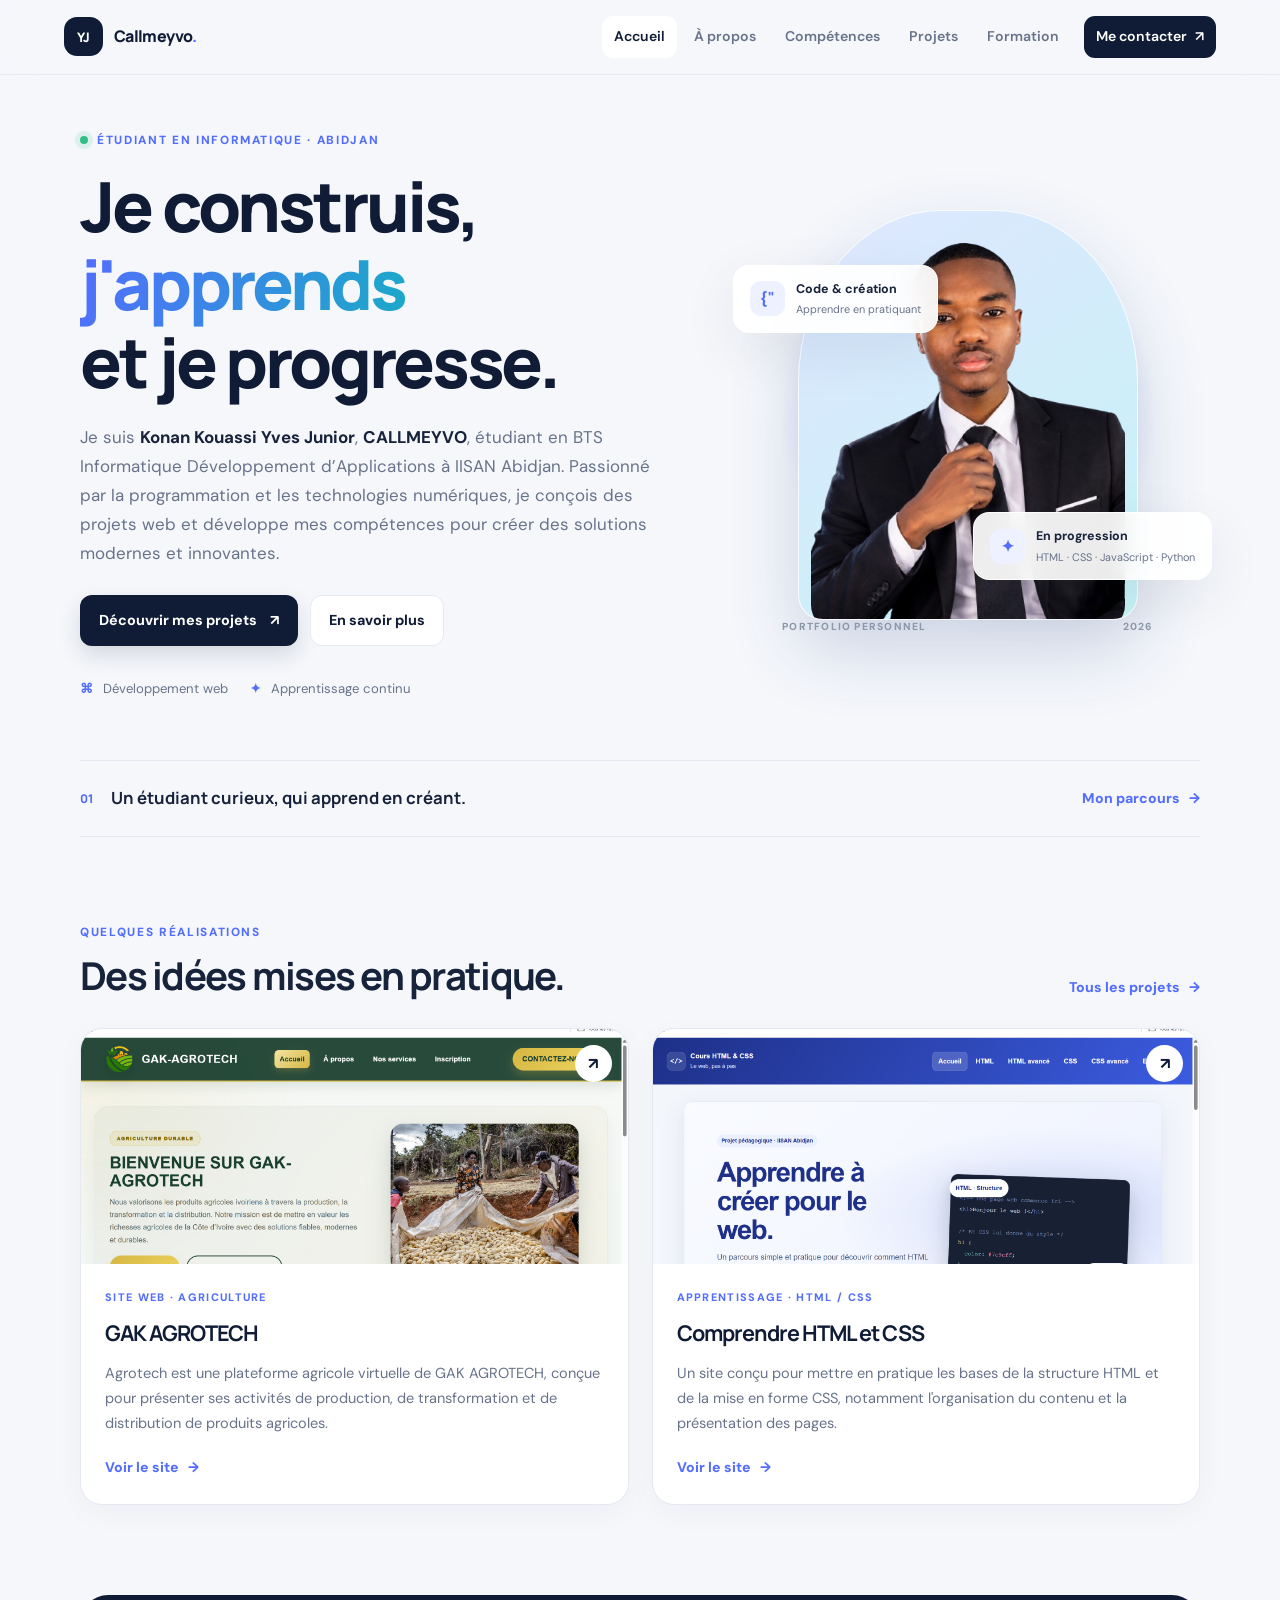
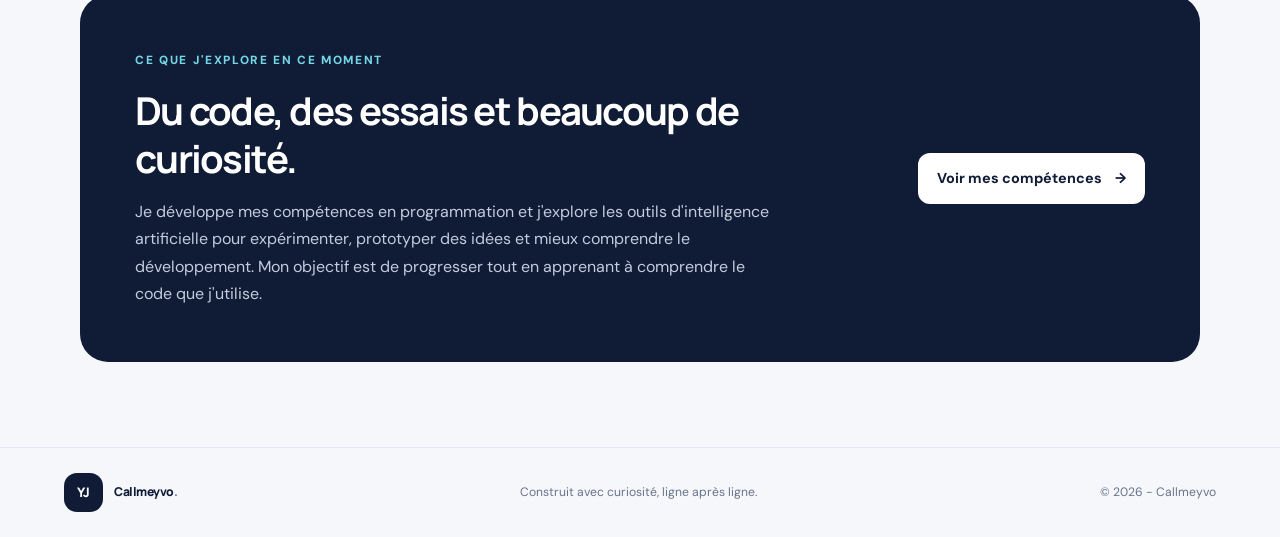
==== commit ce201d17: "update" ====
--- a/index.html
+++ b/index.html
@@ -29,6 +29,7 @@
     <div class="loader-content">
         <div class="loader-logo">YJ.</div>
         <h2>CALLMEYVO</h2>
+        <p>Construit avec curiosité, ligne après ligne.</p>
         <p>Bienvenue dans mon univers numérique....</p>
         <div class="loader-track">
             <div class="loader-progress"></div>
@@ -80,14 +81,14 @@
           <span class="gradient-text">j'apprends</span><br>
           et je progresse.
         </h1>
-
-        <p class="hero-description">
-          Je suis <strong>Konan Kouassi Yves Junior</strong>, alias
-          <strong>CALLMEYVO</strong>, étudiant en BTS Informatique
-          Développement d'Applications à IISAN Abidjan.
-          Je développe mes compétences en développement web et en programmation,
-          tout en réalisant des projets pratiques.
-        </p>
+<p class="hero-description">
+  Je suis <strong>Konan Kouassi Yves Junior</strong>,
+  <strong>CALLMEYVO</strong>, étudiant en BTS Informatique
+  Développement d’Applications à IISAN Abidjan.
+  Passionné par la programmation et les technologies numériques,
+  je conçois des projets web et développe mes compétences
+  pour créer des solutions modernes et innovantes.
+</p>
 
         <div class="hero-actions">
 
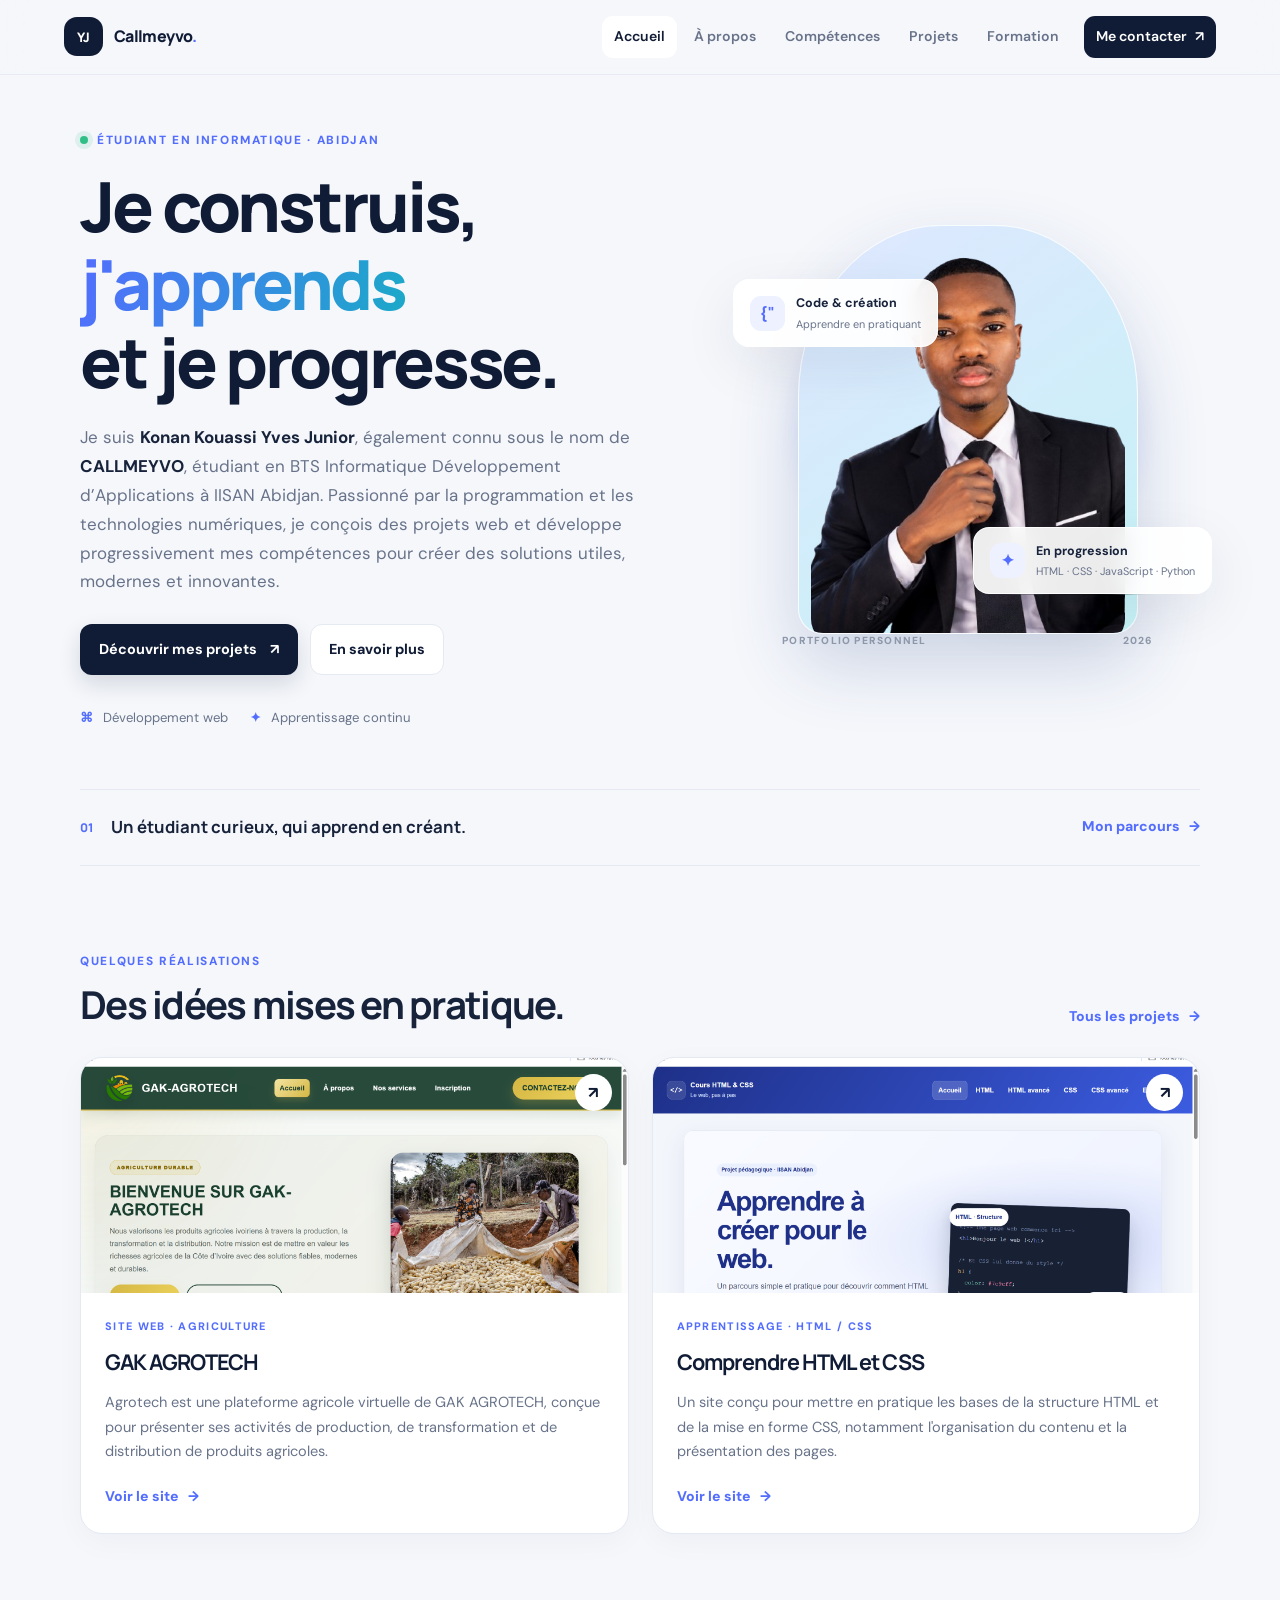
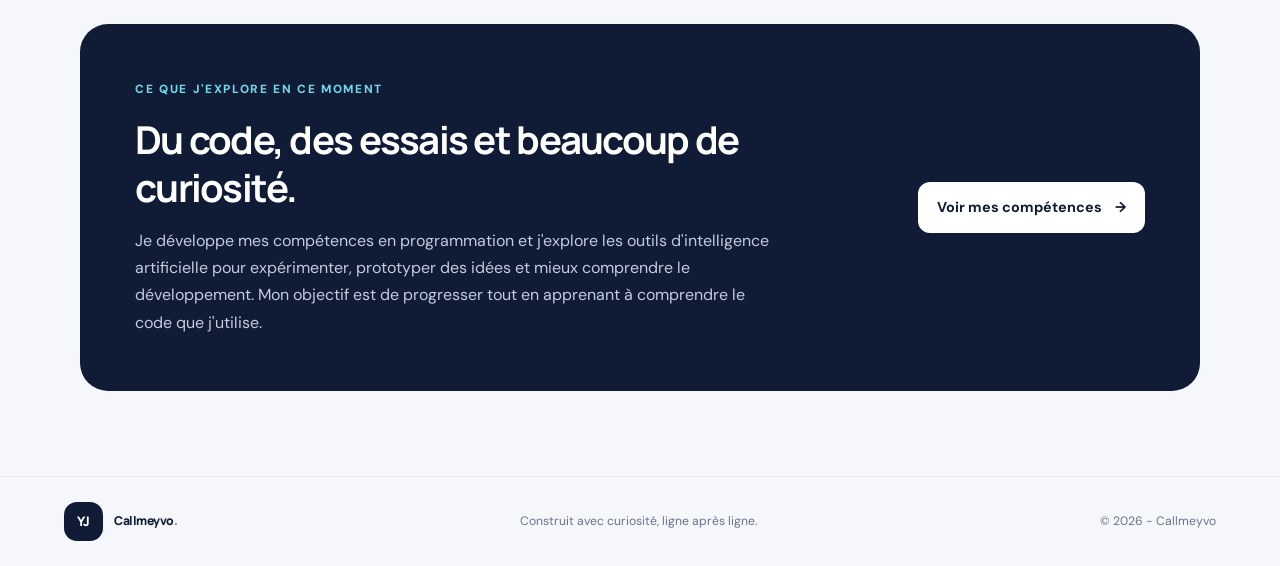
==== commit 8a3748d9: "refait" ====
--- a/index.html
+++ b/index.html
@@ -82,12 +82,12 @@
           et je progresse.
         </h1>
 <p class="hero-description">
-  Je suis <strong>Konan Kouassi Yves Junior</strong>,
-  <strong>CALLMEYVO</strong>, étudiant en BTS Informatique
-  Développement d’Applications à IISAN Abidjan.
+  Je suis <strong>Konan Kouassi Yves Junior</strong>, également connu
+  sous le nom de <strong>CALLMEYVO</strong>, étudiant en BTS
+  Informatique Développement d’Applications à IISAN Abidjan.
   Passionné par la programmation et les technologies numériques,
-  je conçois des projets web et développe mes compétences
-  pour créer des solutions modernes et innovantes.
+  je conçois des projets web et développe progressivement mes
+  compétences pour créer des solutions utiles, modernes et innovantes.
 </p>
 
         <div class="hero-actions">
